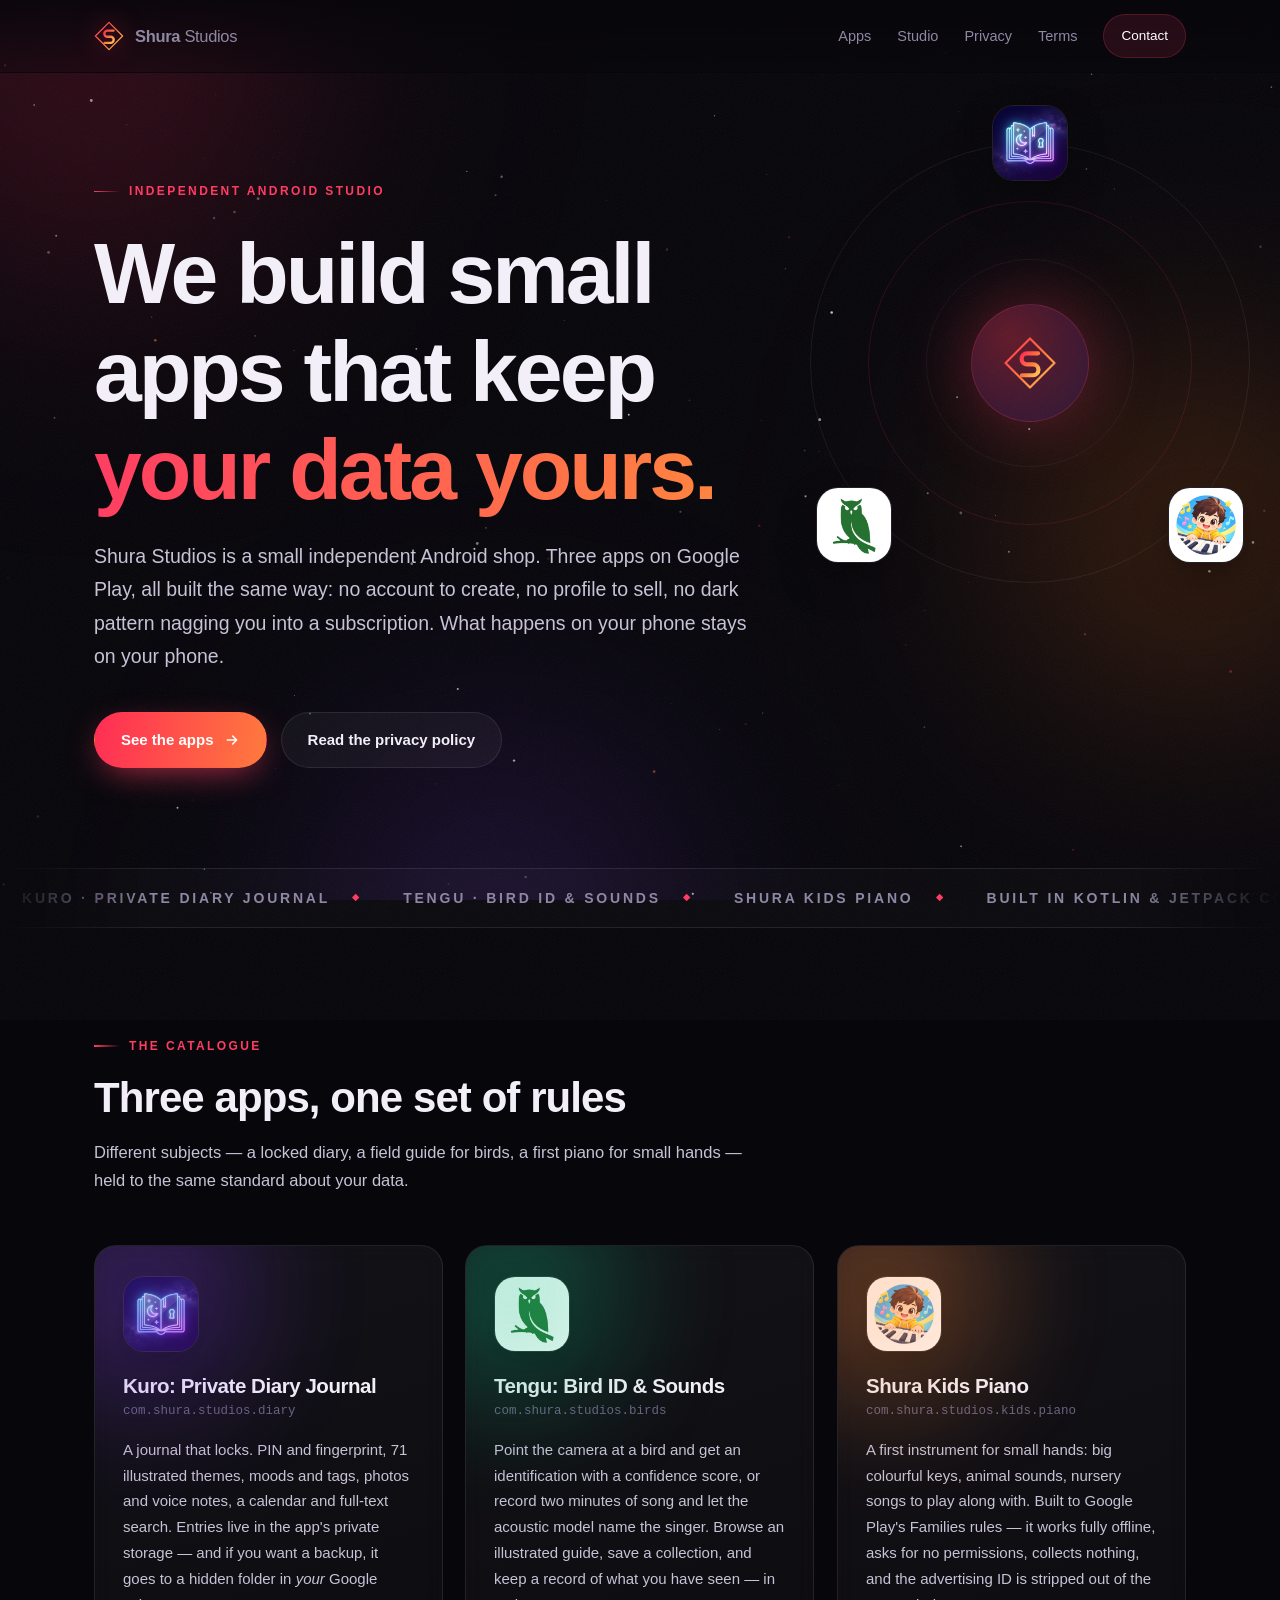
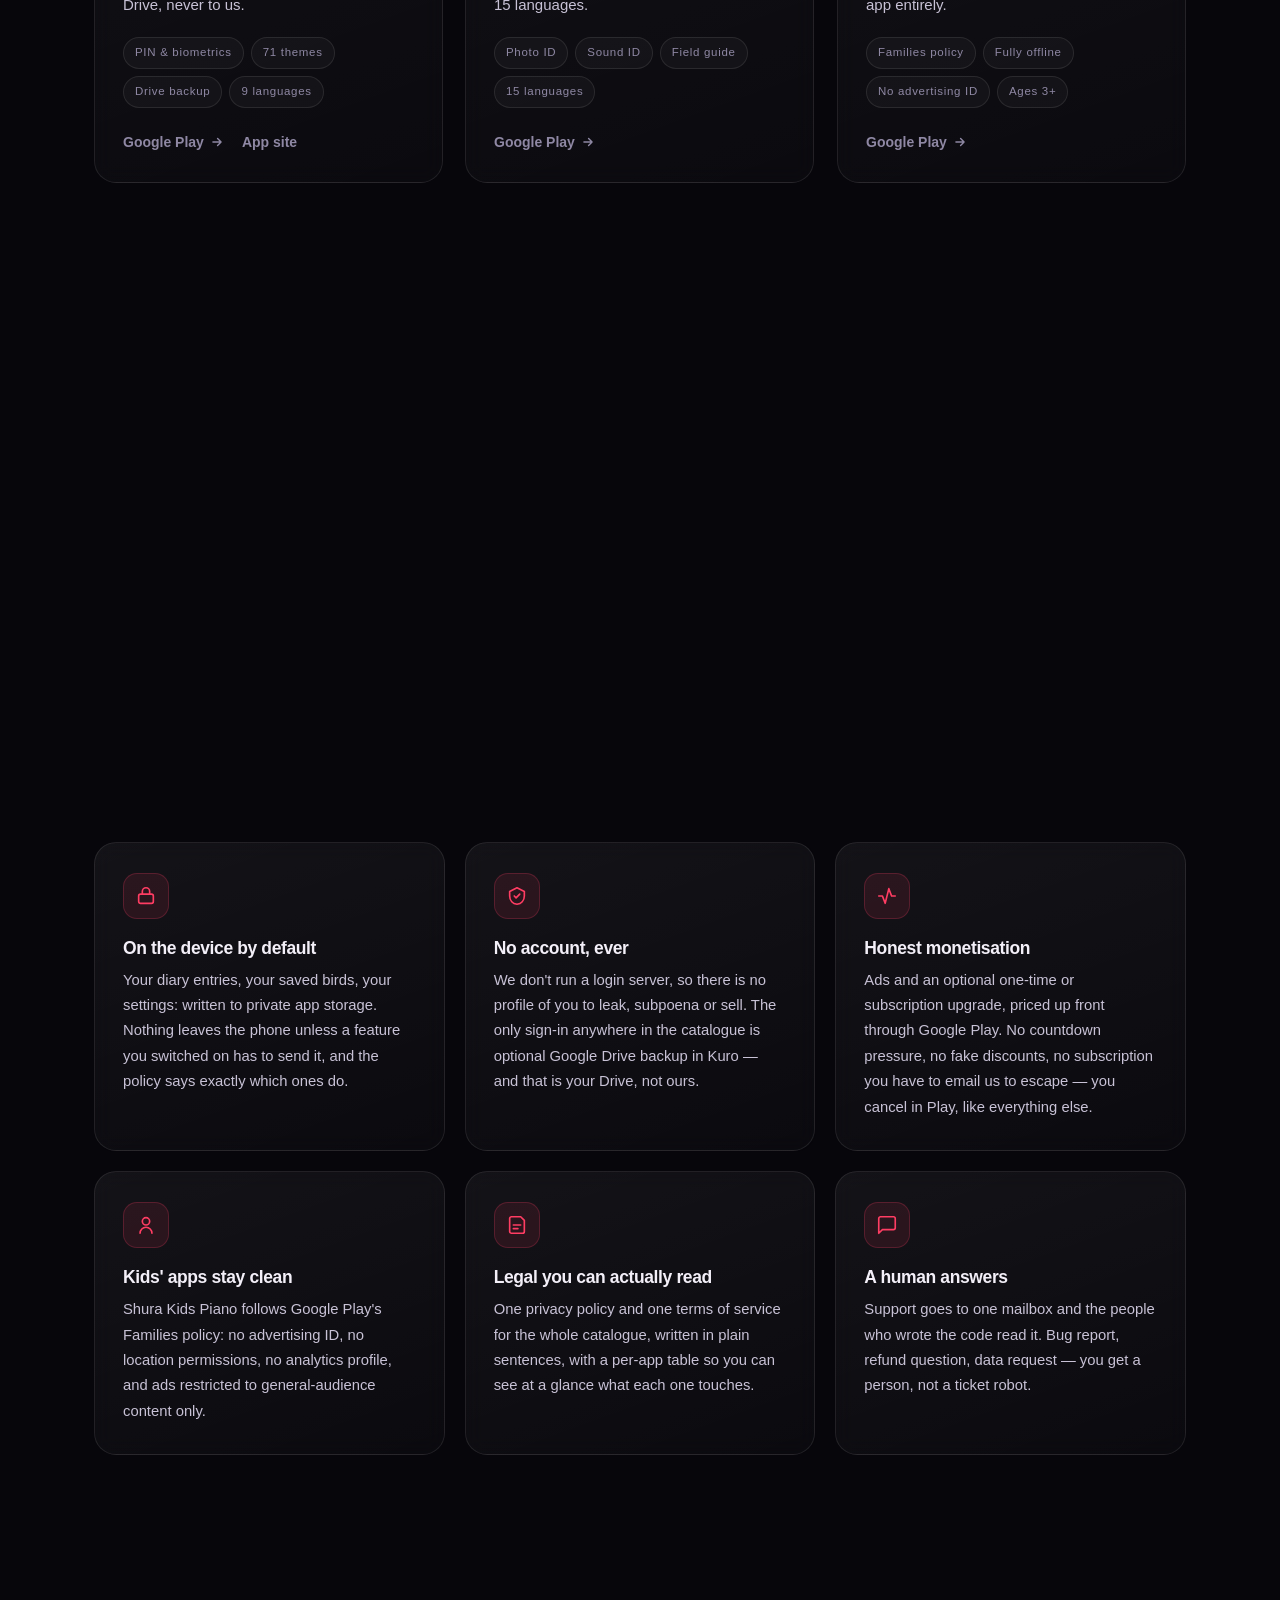
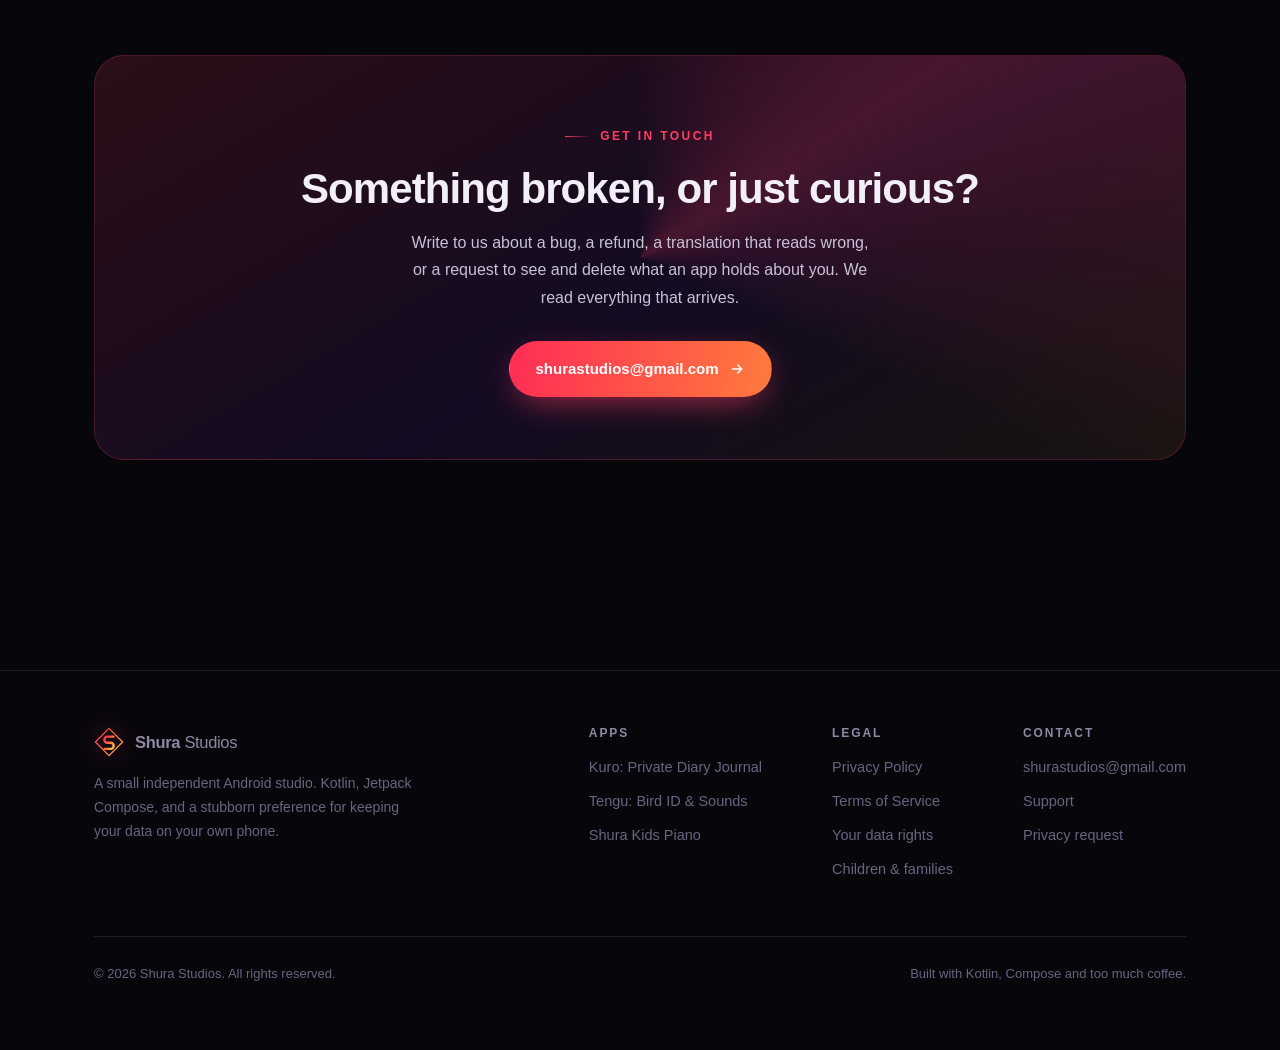
==== index.html @ beaf9b0d "Serve the Shura Studios site from the domain root Moved in from the shura-website project repo. Ever" ====
<!DOCTYPE html>
<html lang="en">
<head>
<meta charset="utf-8">
<meta name="viewport" content="width=device-width, initial-scale=1">
<title>Shura Studios — Android apps that respect you</title>
<meta name="description" content="Shura Studios is a small independent Android studio. We build Kuro: Private Diary Journal, Tengu: Bird ID &amp; Sounds and Shura Kids Piano — apps with no accounts, no data selling and no dark patterns.">
<meta name="theme-color" content="#07060b">
<link rel="icon" href="assets/favicon.svg" type="image/svg+xml">
<meta property="og:type" content="website">
<meta property="og:title" content="Shura Studios">
<meta property="og:description" content="A small independent Android studio. Three apps, no accounts, no data selling.">
<meta property="og:image" content="assets/app-tengu.png">
<link rel="stylesheet" href="assets/site.css">
<link rel="stylesheet" href="assets/home.css">
</head>
<body id="top">

<div class="progress"><i></i></div>
<canvas id="stars" aria-hidden="true"></canvas>
<div class="aurora" aria-hidden="true"><span class="blob b1"></span><span class="blob b2"></span><span class="blob b3"></span></div>
<div class="grain" aria-hidden="true"></div>

<header>
  <div class="wrap nav">
    <a class="brand" href="#top">
      <svg viewBox="0 0 64 64" aria-hidden="true"><defs><linearGradient id="bg1" x1="0" y1="0" x2="1" y2="1"><stop offset="0" stop-color="#ff2d55"/><stop offset=".55" stop-color="#ff7a3d"/><stop offset="1" stop-color="#ffc857"/></linearGradient></defs><path d="M32 3 61 32 32 61 3 32Z" fill="none" stroke="url(#bg1)" stroke-width="2.6" stroke-linejoin="round"/><path d="M41.5 20.5H28.5a6.5 6.5 0 0 0 0 13h7a6.5 6.5 0 0 1 0 13h-13" fill="none" stroke="url(#bg1)" stroke-width="5" stroke-linecap="round"/></svg>
      <span><b>Shura</b> Studios</span>
    </a>
    <nav class="nav-links">
      <a href="#apps">Apps</a>
      <a href="#studio">Studio</a>
      <a href="privacy.html">Privacy</a>
      <a href="terms.html">Terms</a>
      <a class="btn-mini" href="#contact">Contact</a>
    </nav>
  </div>
</header>

<main>

  <!-- ── Hero ──────────────────────────────────────────────────────────── -->
  <section class="hero wrap">
    <div class="orbit" aria-hidden="true">
      <span class="ring"></span><span class="ring r2"></span><span class="ring r3"></span>
      <div class="spin">
        <img class="chip c1" src="assets/app-kuro.png" alt="" width="76" height="76" loading="lazy">
        <img class="chip c2" src="assets/app-tengu.png" alt="" width="76" height="76" loading="lazy">
        <img class="chip c3" src="assets/app-piano.png" alt="" width="76" height="76" loading="lazy">
      </div>
      <div class="core">
        <svg viewBox="0 0 64 64"><defs><linearGradient id="cg" x1="0" y1="0" x2="1" y2="1"><stop offset="0" stop-color="#ff2d55"/><stop offset=".55" stop-color="#ff7a3d"/><stop offset="1" stop-color="#ffc857"/></linearGradient></defs><path d="M32 3 61 32 32 61 3 32Z" fill="none" stroke="url(#cg)" stroke-width="2.6" stroke-linejoin="round"/><path d="M41.5 20.5H28.5a6.5 6.5 0 0 0 0 13h7a6.5 6.5 0 0 1 0 13h-13" fill="none" stroke="url(#cg)" stroke-width="5" stroke-linecap="round"/></svg>
      </div>
    </div>

    <div class="hero-kicker"><span class="kicker">Independent Android studio</span></div>
    <h1>
      <span class="line"><i>We build small</i></span>
      <span class="line"><i>apps that keep</i></span>
      <span class="line"><i><span class="grad">your data yours.</span></i></span>
    </h1>
    <p class="lede">Shura Studios is a small independent Android shop. Three apps on Google Play, all built the same way: no account to create, no profile to sell, no dark pattern nagging you into a subscription. What happens on your phone stays on your phone.</p>
    <div class="hero-cta">
      <a class="btn btn-primary" href="#apps">See the apps
        <svg width="16" height="16" viewBox="0 0 24 24" fill="none" stroke="currentColor" stroke-width="2.2" stroke-linecap="round" stroke-linejoin="round"><path d="M5 12h14M13 6l6 6-6 6"/></svg>
      </a>
      <a class="btn btn-ghost" href="privacy.html">Read the privacy policy</a>
    </div>
  </section>

  <!-- ── Ticker ────────────────────────────────────────────────────────── -->
  <div class="ticker" aria-hidden="true">
    <div class="ticker-track">
      <span>Kuro · Private Diary Journal</span><span>Tengu · Bird ID &amp; Sounds</span><span>Shura Kids Piano</span><span>Built in Kotlin &amp; Jetpack Compose</span><span>Offline first</span><span>No accounts</span>
      <span>Kuro · Private Diary Journal</span><span>Tengu · Bird ID &amp; Sounds</span><span>Shura Kids Piano</span><span>Built in Kotlin &amp; Jetpack Compose</span><span>Offline first</span><span>No accounts</span>
    </div>
  </div>

  <!-- ── Apps ──────────────────────────────────────────────────────────── -->
  <section id="apps" class="wrap">
    <div class="sec-head reveal">
      <span class="kicker">The catalogue</span>
      <h2>Three apps, one set of rules</h2>
      <p>Different subjects — a locked diary, a field guide for birds, a first piano for small hands — held to the same standard about your data.</p>
    </div>

    <div class="apps">

      <article class="card app-card kuro reveal" data-tilt data-delay="0">
        <span class="halo" aria-hidden="true"></span>
        <img class="icon" src="assets/app-kuro.png" alt="Kuro app icon" width="76" height="76" loading="lazy">
        <h3>Kuro: Private Diary Journal</h3>
        <p class="pkg">com.shura.studios.diary</p>
        <p class="desc">A journal that locks. PIN and fingerprint, 71 illustrated themes, moods and tags, photos and voice notes, a calendar and full-text search. Entries live in the app's private storage — and if you want a backup, it goes to a hidden folder in <em>your</em> Google Drive, never to us.</p>
        <div class="tags"><i>PIN &amp; biometrics</i><i>71 themes</i><i>Drive backup</i><i>9 languages</i></div>
        <div class="app-links">
          <a href="https://play.google.com/store/apps/details?id=com.shura.studios.diary" target="_blank" rel="noopener">Google Play
            <svg width="14" height="14" viewBox="0 0 24 24" fill="none" stroke="currentColor" stroke-width="2.4" stroke-linecap="round" stroke-linejoin="round"><path d="M5 12h14M13 6l6 6-6 6"/></svg></a>
          <a href="https://thangpq46.github.io/kuro-website/" target="_blank" rel="noopener">App site</a>
        </div>
      </article>

      <article class="card app-card tengu reveal" data-tilt data-delay="0.1">
        <span class="halo" aria-hidden="true"></span>
        <img class="icon" src="assets/app-tengu.png" alt="Tengu app icon" width="76" height="76" loading="lazy">
        <h3>Tengu: Bird ID &amp; Sounds</h3>
        <p class="pkg">com.shura.studios.birds</p>
        <p class="desc">Point the camera at a bird and get an identification with a confidence score, or record two minutes of song and let the acoustic model name the singer. Browse an illustrated guide, save a collection, and keep a record of what you have seen — in 15 languages.</p>
        <div class="tags"><i>Photo ID</i><i>Sound ID</i><i>Field guide</i><i>15 languages</i></div>
        <div class="app-links">
          <a href="https://play.google.com/store/apps/details?id=com.shura.studios.birds" target="_blank" rel="noopener">Google Play
            <svg width="14" height="14" viewBox="0 0 24 24" fill="none" stroke="currentColor" stroke-width="2.4" stroke-linecap="round" stroke-linejoin="round"><path d="M5 12h14M13 6l6 6-6 6"/></svg></a>
        </div>
      </article>

      <article class="card app-card piano reveal" data-tilt data-delay="0.2">
        <span class="halo" aria-hidden="true"></span>
        <img class="icon" src="assets/app-piano.png" alt="Shura Kids Piano app icon" width="76" height="76" loading="lazy">
        <h3>Shura Kids Piano</h3>
        <p class="pkg">com.shura.studios.kids.piano</p>
        <p class="desc">A first instrument for small hands: big colourful keys, animal sounds, nursery songs to play along with. Built to Google Play's Families rules — it works fully offline, asks for no permissions, collects nothing, and the advertising ID is stripped out of the app entirely.</p>
        <div class="tags"><i>Families policy</i><i>Fully offline</i><i>No advertising ID</i><i>Ages 3+</i></div>
        <div class="app-links">
          <a href="https://play.google.com/store/apps/details?id=com.shura.studios.kids.piano" target="_blank" rel="noopener">Google Play
            <svg width="14" height="14" viewBox="0 0 24 24" fill="none" stroke="currentColor" stroke-width="2.4" stroke-linecap="round" stroke-linejoin="round"><path d="M5 12h14M13 6l6 6-6 6"/></svg></a>
        </div>
      </article>

    </div>
  </section>

  <!-- ── Stats ─────────────────────────────────────────────────────────── -->
  <section class="wrap" style="padding-top:0">
    <div class="stats reveal">
      <div class="stat"><b data-count="3">0</b><span>Apps on Google Play</span></div>
      <div class="stat"><b data-count="15" data-suffix="">0</b><span>Languages shipped</span></div>
      <div class="stat"><b data-count="0">0</b><span>Accounts required</span></div>
      <div class="stat"><b data-count="0">0</b><span>Rows of data sold</span></div>
    </div>
  </section>

  <!-- ── Studio ────────────────────────────────────────────────────────── -->
  <section id="studio" class="wrap">
    <div class="sec-head reveal">
      <span class="kicker">How we work</span>
      <h2>Six rules we don't break</h2>
      <p>These aren't marketing lines. They are the constraints we design against, and they are what the privacy policy and terms on this site actually commit us to.</p>
    </div>

    <div class="grid-3">
      <article class="card principle reveal" data-delay="0">
        <div class="ico"><svg viewBox="0 0 24 24"><rect x="4" y="10" width="16" height="10" rx="2"/><path d="M8 10V7a4 4 0 0 1 8 0v3"/></svg></div>
        <h3>On the device by default</h3>
        <p>Your diary entries, your saved birds, your settings: written to private app storage. Nothing leaves the phone unless a feature you switched on has to send it, and the policy says exactly which ones do.</p>
      </article>

      <article class="card principle reveal" data-delay="0.08">
        <div class="ico"><svg viewBox="0 0 24 24"><path d="M12 3 4 7v5c0 5 3.4 8.4 8 9 4.6-.6 8-4 8-9V7Z"/><path d="m9 12 2 2 4-4"/></svg></div>
        <h3>No account, ever</h3>
        <p>We don't run a login server, so there is no profile of you to leak, subpoena or sell. The only sign-in anywhere in the catalogue is optional Google Drive backup in Kuro — and that is your Drive, not ours.</p>
      </article>

      <article class="card principle reveal" data-delay="0.16">
        <div class="ico"><svg viewBox="0 0 24 24"><path d="M3 12h4l3 8 4-16 3 8h4"/></svg></div>
        <h3>Honest monetisation</h3>
        <p>Ads and an optional one-time or subscription upgrade, priced up front through Google Play. No countdown pressure, no fake discounts, no subscription you have to email us to escape — you cancel in Play, like everything else.</p>
      </article>

      <article class="card principle reveal" data-delay="0.24">
        <div class="ico"><svg viewBox="0 0 24 24"><circle cx="12" cy="8" r="4"/><path d="M5.5 21a6.5 6.5 0 0 1 13 0"/></svg></div>
        <h3>Kids' apps stay clean</h3>
        <p>Shura Kids Piano follows Google Play's Families policy: no advertising ID, no location permissions, no analytics profile, and ads restricted to general-audience content only.</p>
      </article>

      <article class="card principle reveal" data-delay="0.32">
        <div class="ico"><svg viewBox="0 0 24 24"><path d="M4 19V5a2 2 0 0 1 2-2h10l4 4v12a2 2 0 0 1-2 2H6a2 2 0 0 1-2-2Z"/><path d="M8 12h8M8 16h5"/></svg></div>
        <h3>Legal you can actually read</h3>
        <p>One privacy policy and one terms of service for the whole catalogue, written in plain sentences, with a per-app table so you can see at a glance what each one touches.</p>
      </article>

      <article class="card principle reveal" data-delay="0.4">
        <div class="ico"><svg viewBox="0 0 24 24"><path d="M21 15a2 2 0 0 1-2 2H7l-4 4V5a2 2 0 0 1 2-2h14a2 2 0 0 1 2 2Z"/></svg></div>
        <h3>A human answers</h3>
        <p>Support goes to one mailbox and the people who wrote the code read it. Bug report, refund question, data request — you get a person, not a ticket robot.</p>
      </article>
    </div>
  </section>

  <!-- ── Contact / CTA ─────────────────────────────────────────────────── -->
  <section id="contact" class="wrap">
    <div class="cta reveal">
      <span class="kicker" style="justify-content:center">Get in touch</span>
      <h2 style="margin-top:18px">Something broken, or just curious?</h2>
      <p>Write to us about a bug, a refund, a translation that reads wrong, or a request to see and delete what an app holds about you. We read everything that arrives.</p>
      <a class="btn btn-primary" href="mailto:shurastudios@gmail.com">shurastudios@gmail.com
        <svg width="16" height="16" viewBox="0 0 24 24" fill="none" stroke="currentColor" stroke-width="2.2" stroke-linecap="round" stroke-linejoin="round"><path d="M5 12h14M13 6l6 6-6 6"/></svg>
      </a>
    </div>
  </section>

</main>

<footer>
  <div class="wrap">
    <div class="foot">
      <div class="foot-brand">
        <a class="brand" href="#top">
          <svg viewBox="0 0 64 64" aria-hidden="true"><defs><linearGradient id="fg1" x1="0" y1="0" x2="1" y2="1"><stop offset="0" stop-color="#ff2d55"/><stop offset=".55" stop-color="#ff7a3d"/><stop offset="1" stop-color="#ffc857"/></linearGradient></defs><path d="M32 3 61 32 32 61 3 32Z" fill="none" stroke="url(#fg1)" stroke-width="2.6" stroke-linejoin="round"/><path d="M41.5 20.5H28.5a6.5 6.5 0 0 0 0 13h7a6.5 6.5 0 0 1 0 13h-13" fill="none" stroke="url(#fg1)" stroke-width="5" stroke-linecap="round"/></svg>
          <span><b>Shura</b> Studios</span>
        </a>
        <p>A small independent Android studio. Kotlin, Jetpack Compose, and a stubborn preference for keeping your data on your own phone.</p>
      </div>
      <div class="foot-cols">
        <div class="foot-col">
          <h4>Apps</h4>
          <a href="https://play.google.com/store/apps/details?id=com.shura.studios.diary" target="_blank" rel="noopener">Kuro: Private Diary Journal</a>
          <a href="https://play.google.com/store/apps/details?id=com.shura.studios.birds" target="_blank" rel="noopener">Tengu: Bird ID &amp; Sounds</a>
          <a href="https://play.google.com/store/apps/details?id=com.shura.studios.kids.piano" target="_blank" rel="noopener">Shura Kids Piano</a>
        </div>
        <div class="foot-col">
          <h4>Legal</h4>
          <a href="privacy.html">Privacy Policy</a>
          <a href="terms.html">Terms of Service</a>
          <a href="privacy.html#rights">Your data rights</a>
          <a href="privacy.html#children">Children &amp; families</a>
        </div>
        <div class="foot-col">
          <h4>Contact</h4>
          <a href="mailto:shurastudios@gmail.com">shurastudios@gmail.com</a>
          <a href="mailto:shurastudios@gmail.com?subject=Support%20request">Support</a>
          <a href="mailto:shurastudios@gmail.com?subject=Privacy%20request">Privacy request</a>
        </div>
      </div>
    </div>
    <div class="copy">
      <span>© <span data-year>2026</span> Shura Studios. All rights reserved.</span>
      <span>Built with Kotlin, Compose and too much coffee.</span>
    </div>
  </div>
</footer>

<script src="assets/site.js"></script>
</body>
</html>
---- assets/site.css ----
/* ============================================================================
   Shura Studios — shared stylesheet
   Used by index.html, privacy.html and terms.html. No build step, no deps.
   ========================================================================== */

:root{
  --ink:#07060b;
  --ink-2:#0e0b15;
  --panel:rgba(255,255,255,.045);
  --text:#f3eff8;
  --body:#c8c2d6;
  --muted:#8f88a4;
  --faint:#6a6380;
  --crimson:#ff3d63;
  --ember:#ff8a3d;
  --gold:#ffc857;
  --violet:#a78bfa;
  --line:rgba(255,255,255,.09);
  --line-warm:rgba(255,61,99,.22);
  --radius:22px;
  --ease:cubic-bezier(.2,.8,.25,1);
  --wrap:1140px;
}

*{box-sizing:border-box}
html{scroll-behavior:smooth}
body{
  margin:0;background:var(--ink);color:var(--body);
  font:16px/1.72 "Inter",-apple-system,BlinkMacSystemFont,"Segoe UI",Roboto,"Helvetica Neue",Arial,sans-serif;
  -webkit-font-smoothing:antialiased;text-rendering:optimizeLegibility;
  overflow-x:hidden;
}
img{max-width:100%;display:block}
a{color:var(--crimson);text-decoration:none}
h1,h2,h3,h4{color:var(--text);letter-spacing:-.022em;line-height:1.14;margin:0}
::selection{background:rgba(255,61,99,.32);color:#fff}

/* ── Background layers ─────────────────────────────────────────────────── */
#stars{position:fixed;inset:0;z-index:0;pointer-events:none;opacity:.9}
.aurora{position:fixed;inset:0;z-index:0;pointer-events:none;overflow:hidden}
.blob{position:absolute;border-radius:50%;filter:blur(110px);opacity:.3;mix-blend-mode:screen;will-change:transform}
.b1{width:54vw;height:54vw;left:-20vw;top:-22vw;background:radial-gradient(circle,#e11d48,transparent 62%);animation:drift1 34s ease-in-out infinite}
.b2{width:46vw;height:46vw;right:-16vw;top:26vh;background:radial-gradient(circle,#f97316,transparent 62%);animation:drift2 42s ease-in-out infinite}
.b3{width:42vw;height:42vw;left:18vw;bottom:-22vw;background:radial-gradient(circle,#7c3aed,transparent 62%);animation:drift3 38s ease-in-out infinite}
@keyframes drift1{0%,100%{transform:translate3d(0,0,0) scale(1)}50%{transform:translate3d(7vw,9vh,0) scale(1.16)}}
@keyframes drift2{0%,100%{transform:translate3d(0,0,0) scale(1.06)}50%{transform:translate3d(-7vw,-9vh,0) scale(.88)}}
@keyframes drift3{0%,100%{transform:translate3d(0,0,0) scale(.95)}50%{transform:translate3d(5vw,-7vh,0) scale(1.18)}}
.grain{position:fixed;inset:-120px;z-index:1;pointer-events:none;opacity:.05;
  background-image:url("data:image/svg+xml;utf8,<svg xmlns='http://www.w3.org/2000/svg' width='140' height='140'><filter id='n'><feTurbulence type='fractalNoise' baseFrequency='.85' numOctaves='3'/></filter><rect width='140' height='140' filter='url(%23n)'/></svg>");
  animation:grain 7s steps(6) infinite}
@keyframes grain{0%{transform:translate(0,0)}20%{transform:translate(-4%,3%)}40%{transform:translate(3%,-4%)}60%{transform:translate(-3%,-3%)}80%{transform:translate(4%,4%)}100%{transform:translate(0,0)}}

header,main,footer,.progress{position:relative;z-index:3}
.wrap{max-width:var(--wrap);margin:0 auto;padding:0 24px}
.wrap-narrow{max-width:820px}

/* ── Scroll progress ───────────────────────────────────────────────────── */
.progress{position:fixed;top:0;left:0;height:2px;width:100%;z-index:60;background:transparent}
.progress i{display:block;height:100%;width:0;
  background:linear-gradient(90deg,var(--crimson),var(--ember),var(--gold));
  box-shadow:0 0 14px rgba(255,61,99,.7)}

/* ── Header ────────────────────────────────────────────────────────────── */
header{position:sticky;top:0;z-index:50;backdrop-filter:blur(16px);-webkit-backdrop-filter:blur(16px);
  background:linear-gradient(to bottom,rgba(7,6,11,.86),rgba(7,6,11,.34));
  border-bottom:1px solid transparent;transition:border-color .4s var(--ease),background .4s var(--ease)}
header.stuck{border-bottom-color:var(--line);background:rgba(7,6,11,.92)}
.nav{display:flex;align-items:center;gap:18px;height:72px;transition:height .4s var(--ease)}
header.stuck .nav{height:62px}
.brand{display:flex;align-items:center;gap:11px;color:#fff;font-weight:700;letter-spacing:-.02em;font-size:16.5px}
.brand svg{width:30px;height:30px;flex:none;filter:drop-shadow(0 0 12px rgba(255,61,99,.5));transition:transform .5s var(--ease)}
.brand:hover svg{transform:rotate(-18deg) scale(1.08)}
.brand b{font-weight:700}
.brand span{color:var(--muted);font-weight:500}
.nav-links{margin-left:auto;display:flex;align-items:center;gap:26px}
.nav-links a{color:var(--muted);font-size:14.5px;font-weight:500;position:relative;transition:color .25s}
.nav-links a::after{content:"";position:absolute;left:0;right:100%;bottom:-6px;height:1.5px;
  background:linear-gradient(90deg,var(--crimson),var(--ember));transition:right .35s var(--ease)}
.nav-links a:hover{color:#fff}
.nav-links a:hover::after{right:0}
.nav-links .btn-mini{color:#fff;padding:9px 17px;border-radius:999px;font-size:13.5px;
  border:1px solid var(--line-warm);background:rgba(255,61,99,.12);transition:all .3s var(--ease)}
.nav-links .btn-mini::after{display:none}
.nav-links .btn-mini:hover{background:rgba(255,61,99,.22);box-shadow:0 0 26px rgba(255,61,99,.3);transform:translateY(-1px)}
.back{margin-left:auto;color:var(--muted);font-size:14px;transition:color .25s}
.back:hover{color:#fff}
@media(max-width:760px){.nav-links a:not(.btn-mini){display:none}}

/* ── Shared atoms ──────────────────────────────────────────────────────── */
.kicker{display:inline-flex;align-items:center;gap:9px;font-size:12px;letter-spacing:.2em;
  text-transform:uppercase;font-weight:700;color:var(--crimson)}
.kicker::before{content:"";width:26px;height:1.5px;background:linear-gradient(90deg,var(--crimson),transparent)}
.lede{font-size:clamp(16px,1.7vw,18.5px);color:var(--body);max-width:62ch}
.grad{background:linear-gradient(100deg,var(--crimson),var(--ember) 42%,var(--gold) 62%,var(--crimson) 95%);
  background-size:260% 100%;-webkit-background-clip:text;background-clip:text;color:transparent;
  animation:shimmer 7s linear infinite}
@keyframes shimmer{to{background-position:260% 0}}

.btn{display:inline-flex;align-items:center;justify-content:center;gap:10px;
  padding:14px 26px;border-radius:999px;font-weight:650;font-size:15px;color:#fff;
  border:1px solid transparent;position:relative;overflow:hidden;transition:transform .3s var(--ease),box-shadow .3s var(--ease)}
.btn-primary{background:linear-gradient(100deg,#ff2d55,#ff7a3d);box-shadow:0 10px 34px -10px rgba(255,61,99,.75)}
.btn-primary::before{content:"";position:absolute;inset:0;
  background:linear-gradient(110deg,transparent 30%,rgba(255,255,255,.45),transparent 70%);
  transform:translateX(-120%);transition:transform .7s var(--ease)}
.btn-primary:hover::before{transform:translateX(120%)}
.btn-ghost{border-color:var(--line);background:var(--panel);color:var(--text)}
.btn-ghost:hover{border-color:var(--line-warm);background:rgba(255,61,99,.1)}
.btn:hover{transform:translateY(-2px)}
.btn:active{transform:translateY(0)}

.card{position:relative;border:1px solid var(--line);border-radius:var(--radius);
  background:linear-gradient(160deg,rgba(255,255,255,.055),rgba(255,255,255,.018));
  backdrop-filter:blur(10px);-webkit-backdrop-filter:blur(10px);overflow:hidden;
  transition:border-color .4s var(--ease),transform .4s var(--ease),box-shadow .4s var(--ease)}
.card::after{content:"";position:absolute;inset:0;opacity:0;pointer-events:none;transition:opacity .4s;
  background:radial-gradient(420px circle at var(--mx,50%) var(--my,50%),rgba(255,61,99,.16),transparent 62%)}
.card:hover{border-color:var(--line-warm);box-shadow:0 24px 60px -30px rgba(255,61,99,.5)}
.card:hover::after{opacity:1}

/* ── Reveal on scroll ──────────────────────────────────────────────────── */
.reveal{opacity:0;transform:translateY(26px);
  transition:opacity .8s var(--ease),transform .8s var(--ease)}
.reveal.in{opacity:1;transform:none}

/* ── Footer ────────────────────────────────────────────────────────────── */
footer{margin-top:110px;border-top:1px solid var(--line);padding:56px 0 64px}
.foot{display:flex;flex-wrap:wrap;gap:30px;align-items:flex-start;justify-content:space-between}
.foot-brand{max-width:320px}
.foot-brand p{color:var(--faint);font-size:14px;margin:14px 0 0}
.foot-cols{display:flex;gap:70px;flex-wrap:wrap}
.foot-col h4{font-size:12px;letter-spacing:.16em;text-transform:uppercase;color:var(--muted);margin-bottom:14px;font-weight:700}
.foot-col a{display:block;color:var(--faint);font-size:14.5px;margin:9px 0;transition:color .25s,transform .25s var(--ease)}
.foot-col a:hover{color:#fff;transform:translateX(3px)}
.copy{margin-top:46px;padding-top:26px;border-top:1px solid var(--line);
  display:flex;flex-wrap:wrap;gap:12px;justify-content:space-between;color:var(--faint);font-size:13px}

/* ── Legal pages ───────────────────────────────────────────────────────── */
.legal-hero{padding:72px 0 18px}
.legal-hero h1{font-size:clamp(34px,5.4vw,52px);margin:16px 0 12px}
.legal-hero .meta{color:var(--faint);font-size:14px}
.applies{display:flex;flex-wrap:wrap;gap:10px;margin-top:22px}
.applies a{display:inline-flex;align-items:center;gap:9px;padding:7px 14px 7px 8px;border-radius:999px;
  border:1px solid var(--line);background:var(--panel);color:var(--body);font-size:13.5px;font-weight:550;
  transition:all .3s var(--ease)}
.applies a img{width:24px;height:24px;border-radius:7px}
.applies a:hover{border-color:var(--line-warm);color:#fff;transform:translateY(-2px)}
.note{margin:30px 0;padding:24px 26px;border-radius:var(--radius);
  border:1px solid var(--line-warm);
  background:linear-gradient(140deg,rgba(255,61,99,.1),rgba(255,138,61,.06));
  backdrop-filter:blur(8px)}
.note strong{color:#fff}
.note p:last-child{margin-bottom:0}
.toc{margin:34px 0 10px;padding:24px 26px;border:1px solid var(--line);border-radius:var(--radius);
  background:var(--panel);backdrop-filter:blur(8px)}
.toc strong{color:#fff;font-size:13px;letter-spacing:.14em;text-transform:uppercase}
.toc ol{margin:14px 0 0;padding-left:20px;columns:2;column-gap:34px}
.toc li{margin:5px 0;color:var(--faint)}
.toc a{color:var(--muted);font-size:14.5px;transition:color .2s}
.toc a:hover{color:var(--crimson)}
@media(max-width:640px){.toc ol{columns:1}}
main.legal h2{font-size:23px;margin:56px 0 14px;scroll-margin-top:92px;display:flex;gap:12px;align-items:baseline}
main.legal h2 .num{color:var(--crimson);font-size:14px;font-weight:700;font-variant-numeric:tabular-nums}
main.legal h3{font-size:16.5px;margin:30px 0 8px;color:#fff}
main.legal p,main.legal li{color:var(--body)}
main.legal ul{padding-left:22px}
main.legal li{margin:7px 0}
code{background:rgba(255,61,99,.16);padding:2px 7px;border-radius:6px;font-size:13.5px;
  color:#ffc0cd;font-family:ui-monospace,SFMono-Regular,Menlo,monospace}
.app-table{width:100%;border-collapse:collapse;margin:22px 0;font-size:14.5px}
.app-table th,.app-table td{text-align:left;padding:13px 14px;border-bottom:1px solid var(--line);vertical-align:top}
.app-table th{color:#fff;font-weight:650;font-size:12.5px;letter-spacing:.1em;text-transform:uppercase}
.app-table td{color:var(--body)}
.table-scroll{overflow-x:auto}
hr{border:0;border-top:1px solid var(--line);margin:58px 0 0}

@media (prefers-reduced-motion:reduce){
  *,*::before,*::after{animation:none!important;transition-duration:.01ms!important}
  .reveal{opacity:1;transform:none}
  html{scroll-behavior:auto}
}
---- assets/home.css ----
/* ============================================================================
   Shura Studios — home page only
   ========================================================================== */

/* ── Hero ──────────────────────────────────────────────────────────────── */
.hero{padding:118px 0 84px;position:relative}
.hero h1{font-size:clamp(42px,7.4vw,86px);margin:22px 0 22px;font-weight:800;letter-spacing:-.035em}
.hero h1 .line{display:block;overflow:hidden;padding-bottom:.14em;margin-bottom:-.14em}
.hero h1 .line i{display:block;font-style:normal;transform:translateY(110%);
  animation:riseIn 1s var(--ease) forwards}
.hero h1 .line:nth-child(2) i{animation-delay:.12s}
.hero h1 .line:nth-child(3) i{animation-delay:.24s}
@keyframes riseIn{to{transform:translateY(0)}}
.hero .lede{font-size:clamp(16.5px,1.9vw,19.5px);animation:fadeUp .9s .42s var(--ease) both}
.hero-cta{display:flex;flex-wrap:wrap;gap:14px;margin-top:38px;animation:fadeUp .9s .56s var(--ease) both}
.hero-kicker{animation:fadeUp .8s .1s var(--ease) both}
@keyframes fadeUp{from{opacity:0;transform:translateY(18px)}to{opacity:1;transform:none}}

.orbit{position:absolute;right:-40px;top:70px;width:440px;height:440px;pointer-events:none;display:none}
@media(min-width:1060px){.orbit{display:block}}
.orbit .ring{position:absolute;inset:0;border:1px solid rgba(255,255,255,.07);border-radius:50%}
.orbit .ring.r2{inset:58px;border-color:rgba(255,61,99,.14)}
.orbit .ring.r3{inset:116px;border-color:rgba(255,255,255,.05)}
.orbit .spin{position:absolute;inset:0;animation:spin 34s linear infinite}
.orbit .spin.rev{animation-duration:24s;animation-direction:reverse}
.orbit .chip{position:absolute;width:76px;height:76px;border-radius:22px;overflow:hidden;
  border:1px solid var(--line);background:rgba(14,11,21,.9);
  box-shadow:0 18px 50px -18px rgba(0,0,0,.9);animation:counterspin 34s linear infinite}
.orbit .spin.rev .chip{animation-duration:24s;animation-direction:reverse}
.orbit .c1{top:-38px;left:182px}
.orbit .c2{bottom:20px;left:6px}
.orbit .c3{bottom:20px;right:6px}
.orbit .core{position:absolute;left:50%;top:50%;transform:translate(-50%,-50%);
  width:118px;height:118px;border-radius:50%;display:grid;place-items:center;
  background:radial-gradient(circle at 32% 28%,rgba(255,61,99,.34),rgba(124,58,237,.18));
  border:1px solid var(--line-warm);box-shadow:0 0 70px rgba(255,61,99,.35);animation:pulse 4.5s ease-in-out infinite}
.orbit .core svg{width:54px;height:54px}
@keyframes spin{to{transform:rotate(360deg)}}
@keyframes counterspin{to{transform:rotate(-360deg)}}
@keyframes pulse{0%,100%{box-shadow:0 0 60px rgba(255,61,99,.3)}50%{box-shadow:0 0 110px rgba(255,61,99,.55)}}

/* ── Ticker ────────────────────────────────────────────────────────────── */
.ticker{border-top:1px solid var(--line);border-bottom:1px solid var(--line);
  padding:17px 0;overflow:hidden;background:rgba(255,255,255,.02);
  -webkit-mask-image:linear-gradient(90deg,transparent,#000 12%,#000 88%,transparent);
  mask-image:linear-gradient(90deg,transparent,#000 12%,#000 88%,transparent)}
.ticker-track{display:flex;gap:0;width:max-content;animation:slide 34s linear infinite}
.ticker:hover .ticker-track{animation-play-state:paused}
.ticker span{display:inline-flex;align-items:center;gap:22px;padding:0 22px;white-space:nowrap;
  font-size:14px;letter-spacing:.2em;text-transform:uppercase;color:var(--muted);font-weight:600}
.ticker span::after{content:"◆";color:var(--crimson);font-size:9px;letter-spacing:0}
@keyframes slide{to{transform:translateX(-50%)}}

/* ── Section frame ─────────────────────────────────────────────────────── */
/* Sections carry .wrap, whose `padding:0 24px` would otherwise win on
   specificity and flatten the vertical rhythm — so qualify the selector. */
section.wrap{padding:100px 24px}
.sec-head{max-width:660px;margin-bottom:50px}
.sec-head h2{font-size:clamp(28px,4vw,42px);margin:18px 0 16px;font-weight:750}
.sec-head p{color:var(--body);font-size:16.5px;margin:0}

/* ── Apps ──────────────────────────────────────────────────────────────── */
.apps{display:grid;gap:22px;grid-template-columns:repeat(auto-fit,minmax(310px,1fr))}
.app-card{padding:30px 28px 28px;display:flex;flex-direction:column;
  transform-style:preserve-3d;will-change:transform}
.app-card .halo{position:absolute;top:-70px;left:-70px;width:230px;height:230px;border-radius:50%;
  filter:blur(60px);opacity:.3;transition:opacity .45s}
.app-card:hover .halo{opacity:.6}
.app-card .icon{width:76px;height:76px;border-radius:21px;border:1px solid var(--line);
  box-shadow:0 16px 40px -16px rgba(0,0,0,.9);transition:transform .5s var(--ease)}
.app-card:hover .icon{transform:translateZ(34px) scale(1.06) rotate(-3deg)}
.app-card h3{font-size:20.5px;margin:22px 0 4px}
.app-card .pkg{font-size:12.5px;color:var(--faint);font-family:ui-monospace,SFMono-Regular,Menlo,monospace;margin:0 0 14px}
.app-card p.desc{font-size:15px;color:var(--body);margin:0 0 20px;flex:1}
.tags{display:flex;flex-wrap:wrap;gap:7px;margin-bottom:22px}
.tags i{font-style:normal;font-size:11.5px;letter-spacing:.06em;padding:5px 11px;border-radius:999px;
  border:1px solid var(--line);color:var(--muted);background:rgba(255,255,255,.03)}
.app-links{display:flex;gap:18px;align-items:center;font-size:14px;font-weight:600}
.app-links a{color:var(--muted);display:inline-flex;align-items:center;gap:6px;transition:color .25s,gap .25s var(--ease)}
.app-links a:hover{color:var(--crimson);gap:10px}
.app-card.kuro .halo{background:#7c3aed}
.app-card.tengu .halo{background:#10b981}
.app-card.piano .halo{background:#ff8a3d}

/* ── Stats ─────────────────────────────────────────────────────────────── */
.stats{display:grid;gap:1px;grid-template-columns:repeat(auto-fit,minmax(180px,1fr));
  border:1px solid var(--line);border-radius:var(--radius);overflow:hidden;background:var(--line)}
.stat{background:var(--ink-2);padding:32px 26px;text-align:center}
.stat b{display:block;font-size:clamp(32px,4.4vw,44px);font-weight:800;color:#fff;
  letter-spacing:-.03em;font-variant-numeric:tabular-nums;line-height:1}
.stat span{display:block;margin-top:10px;font-size:12.5px;letter-spacing:.16em;
  text-transform:uppercase;color:var(--muted);font-weight:600}

/* ── Principles ────────────────────────────────────────────────────────── */
.grid-3{display:grid;gap:20px;grid-template-columns:repeat(auto-fit,minmax(270px,1fr))}
.principle{padding:30px 28px}
.principle .ico{width:46px;height:46px;border-radius:14px;display:grid;place-items:center;
  border:1px solid var(--line-warm);background:rgba(255,61,99,.1);margin-bottom:20px;
  transition:transform .5s var(--ease),background .4s}
.principle:hover .ico{transform:rotate(-8deg) scale(1.08);background:rgba(255,61,99,.2)}
.principle .ico svg{width:22px;height:22px;stroke:var(--crimson);fill:none;stroke-width:1.8;
  stroke-linecap:round;stroke-linejoin:round}
.principle h3{font-size:17.5px;margin:0 0 9px}
.principle p{font-size:14.8px;margin:0;color:var(--body)}

/* ── CTA ───────────────────────────────────────────────────────────────── */
.cta{padding:62px 40px;text-align:center;border-radius:30px;
  background:linear-gradient(150deg,rgba(255,61,99,.15),rgba(124,58,237,.1) 55%,rgba(255,200,87,.07));
  border:1px solid var(--line-warm);position:relative;overflow:hidden}
.cta::before{content:"";position:absolute;inset:-50%;
  background:conic-gradient(from 0deg,transparent,rgba(255,61,99,.22),transparent 32%);
  animation:spin 16s linear infinite}
.cta > *{position:relative;z-index:2}
.cta h2{font-size:clamp(28px,4.2vw,42px);margin-bottom:16px;font-weight:750}
.cta p{max-width:52ch;margin:0 auto 30px;color:var(--body)}

@media(max-width:640px){
  .hero{padding:78px 0 58px}
  section.wrap{padding:72px 24px}
  .cta{padding:46px 24px}
}

/* The hero headline starts pushed out of its clipping mask and is pulled up by
   the riseIn animation. site.css kills animations under reduced motion, so
   without this the title would stay parked below the fold of its own mask. */
@media (prefers-reduced-motion:reduce){
  .hero h1 .line{overflow:visible}
  .hero h1 .line i{transform:none}
}
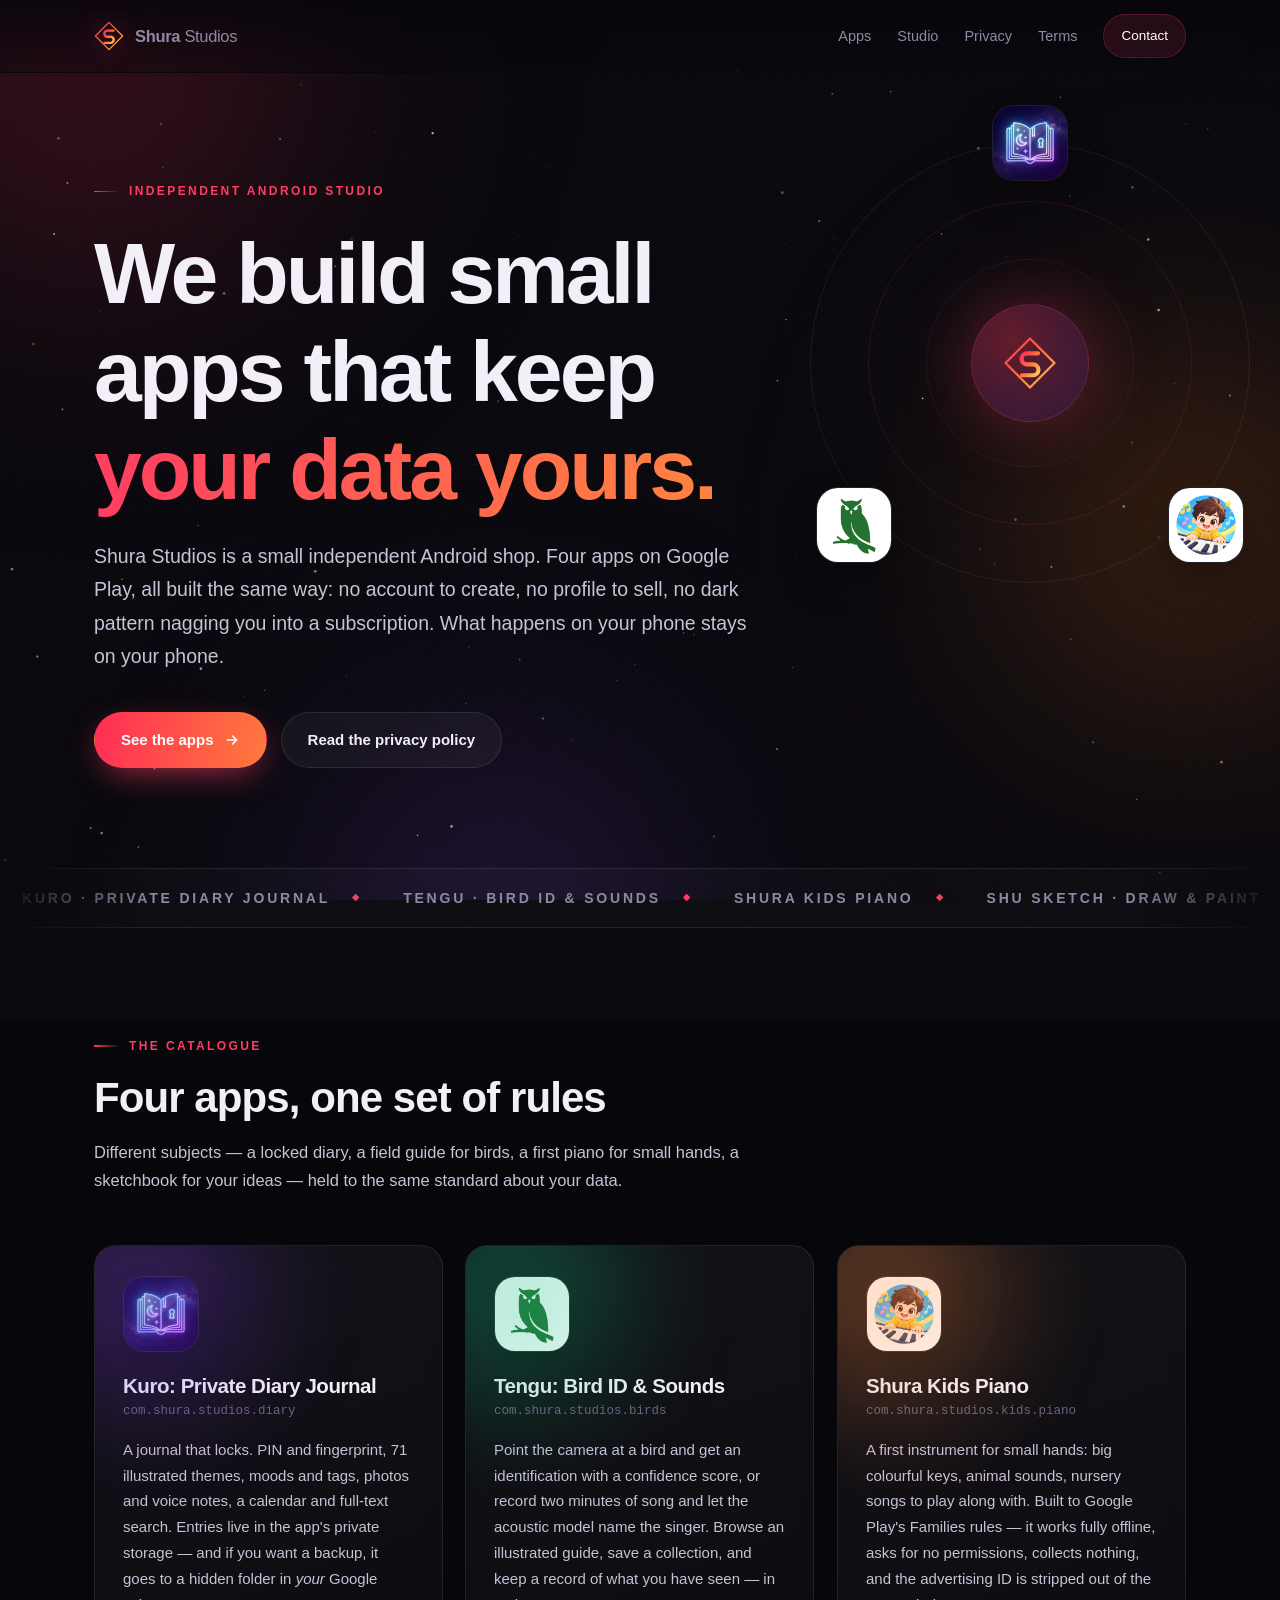
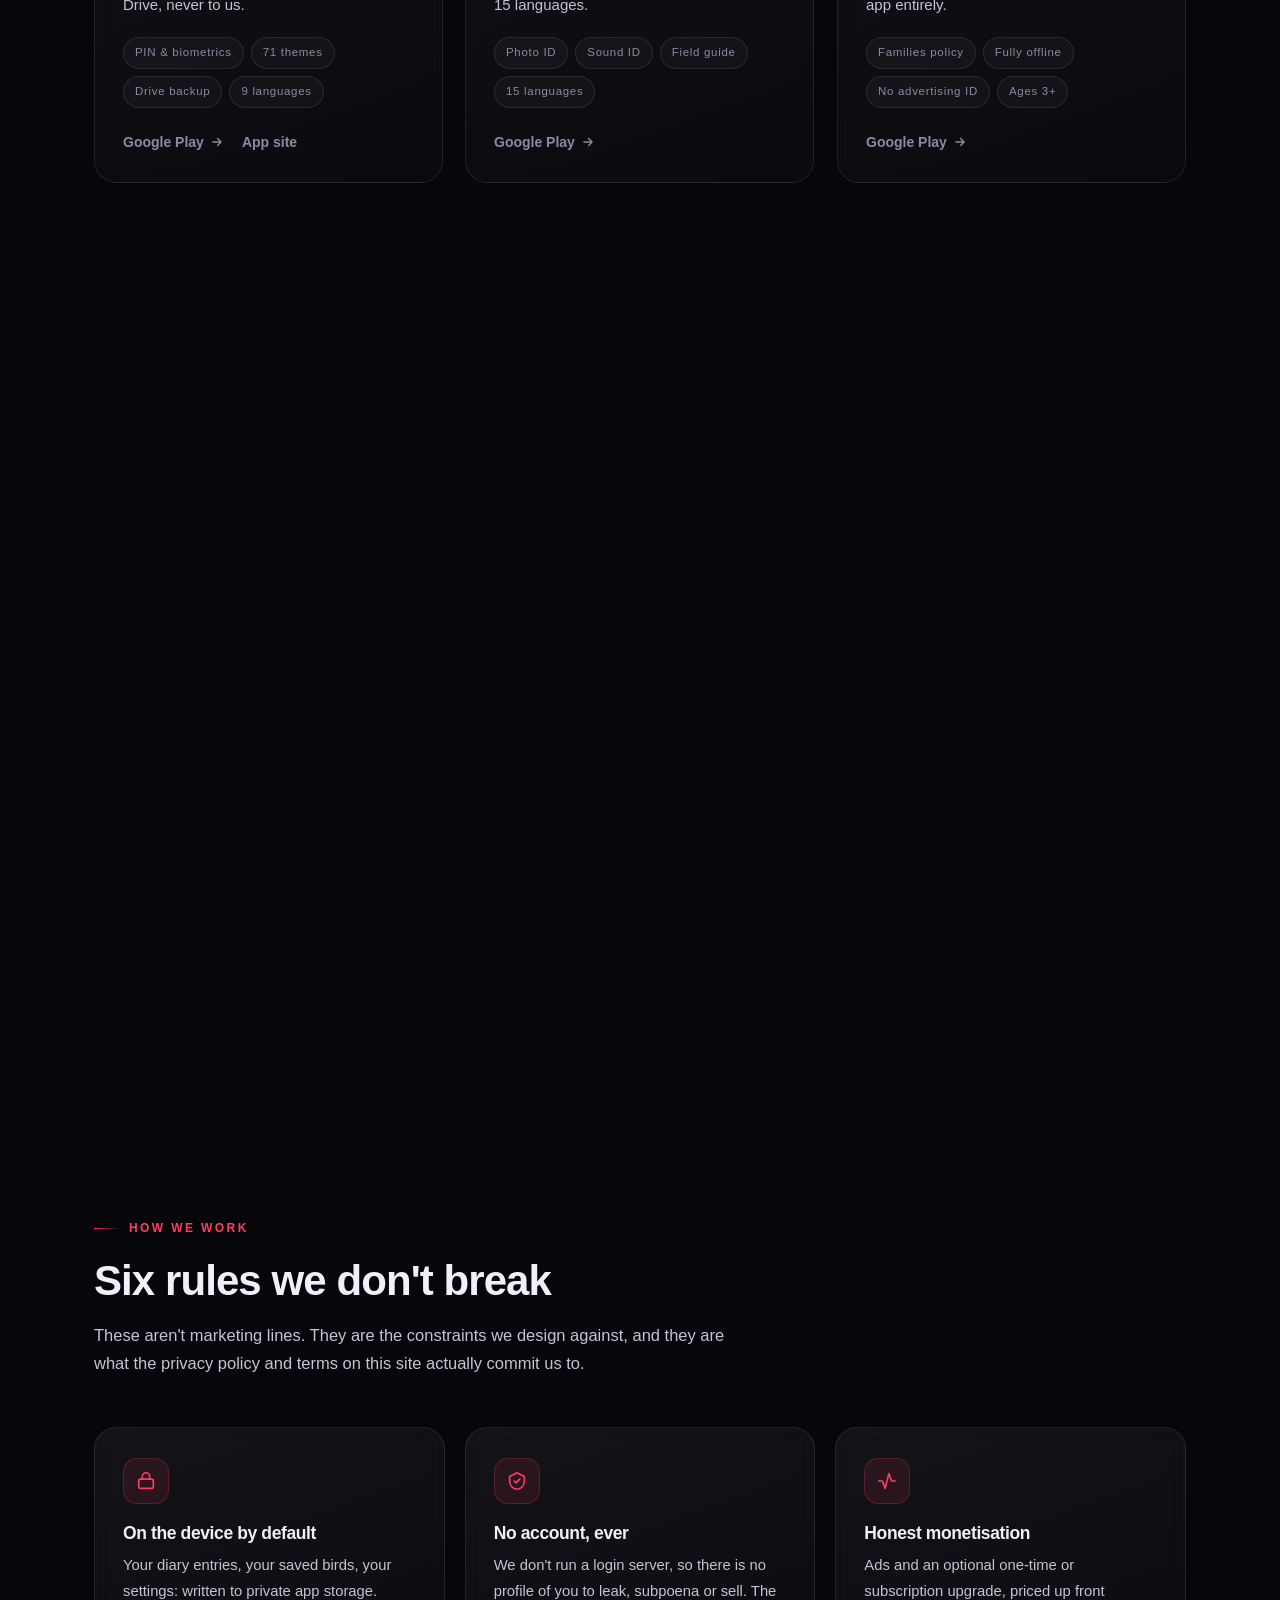
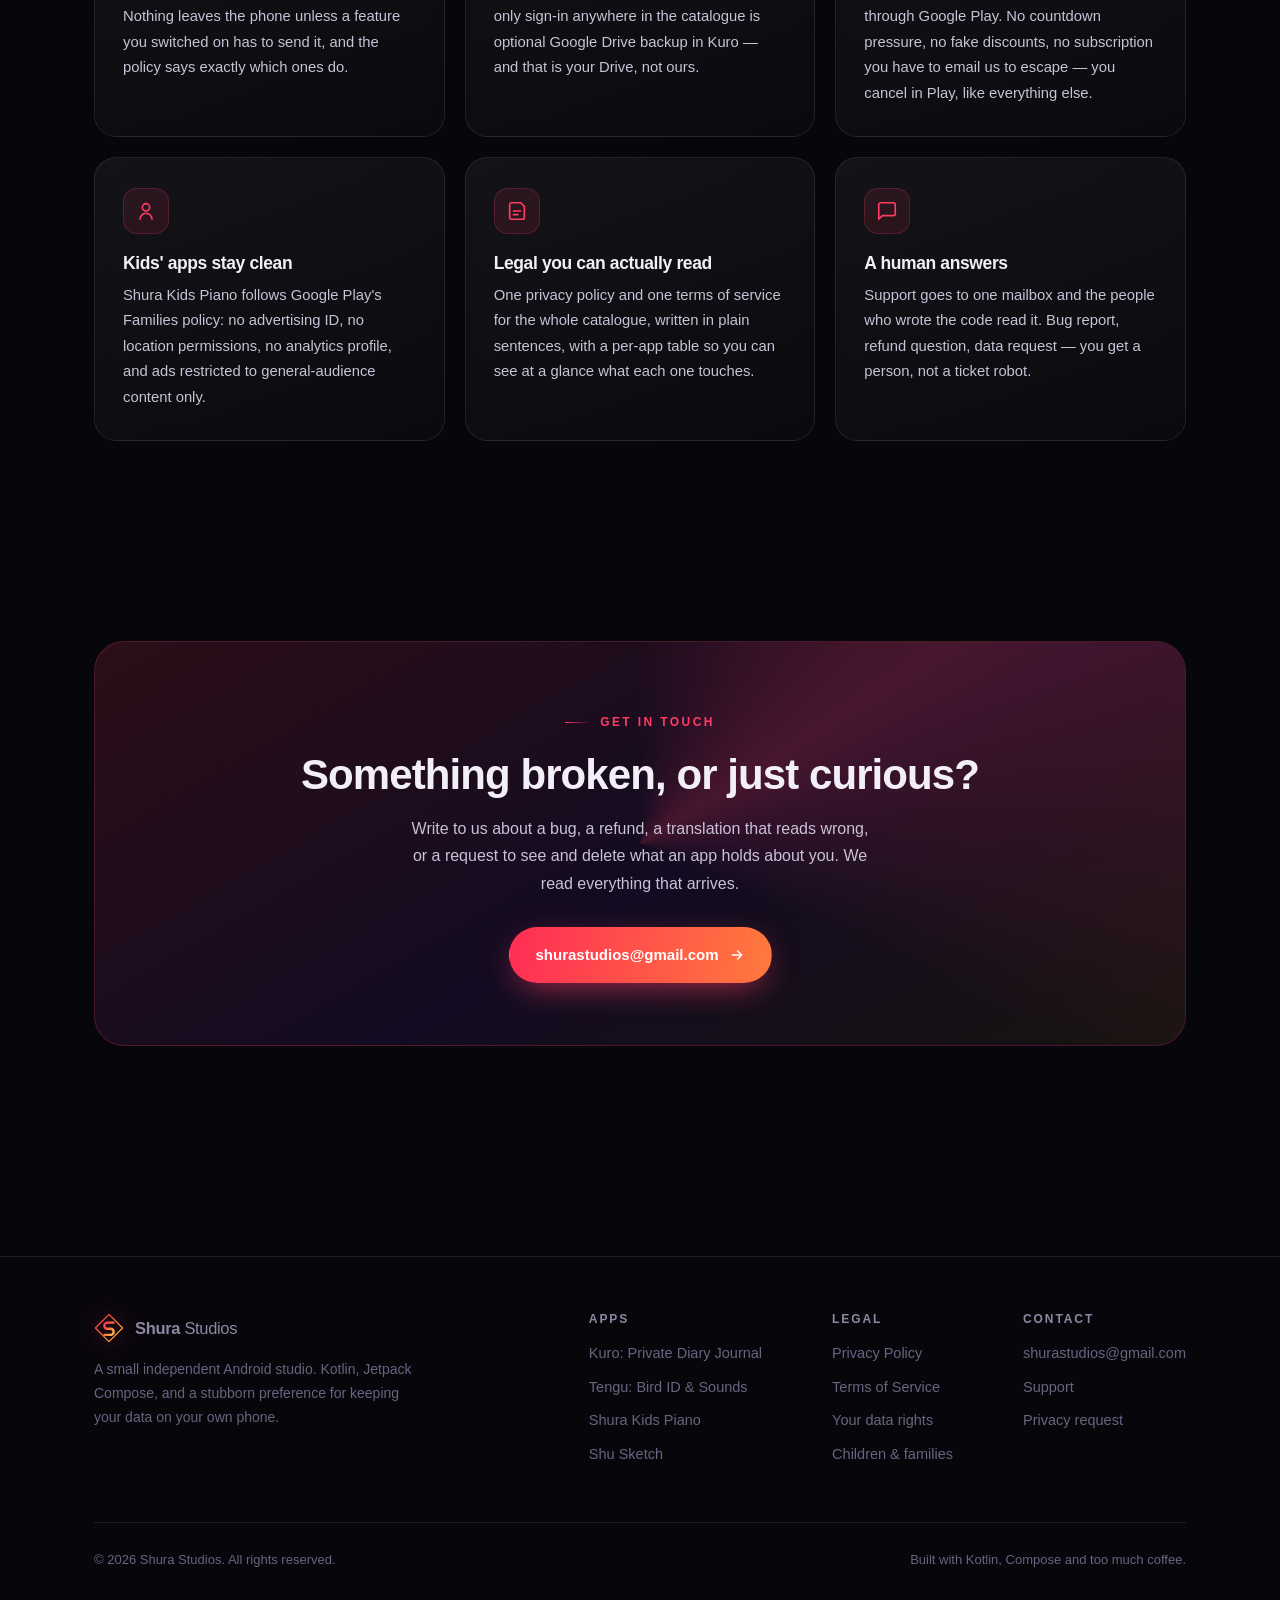
==== commit 75d9b448: "Add Shu Sketch to the shared privacy policy, terms and home page Co-Authored-By: Claude Opus 5.5 <no" ====
--- a/index.html
+++ b/index.html
@@ -4,12 +4,12 @@
 <meta charset="utf-8">
 <meta name="viewport" content="width=device-width, initial-scale=1">
 <title>Shura Studios — Android apps that respect you</title>
-<meta name="description" content="Shura Studios is a small independent Android studio. We build Kuro: Private Diary Journal, Tengu: Bird ID &amp; Sounds and Shura Kids Piano — apps with no accounts, no data selling and no dark patterns.">
+<meta name="description" content="Shura Studios is a small independent Android studio. We build Kuro: Private Diary Journal, Tengu: Bird ID &amp; Sounds, Shura Kids Piano and Shu Sketch — apps with no accounts, no data selling and no dark patterns.">
 <meta name="theme-color" content="#07060b">
 <link rel="icon" href="assets/favicon.svg" type="image/svg+xml">
 <meta property="og:type" content="website">
 <meta property="og:title" content="Shura Studios">
-<meta property="og:description" content="A small independent Android studio. Three apps, no accounts, no data selling.">
+<meta property="og:description" content="A small independent Android studio. Four apps, no accounts, no data selling.">
 <meta property="og:image" content="assets/app-tengu.png">
 <link rel="stylesheet" href="assets/site.css">
 <link rel="stylesheet" href="assets/home.css">
@@ -59,7 +59,7 @@
       <span class="line"><i>apps that keep</i></span>
       <span class="line"><i><span class="grad">your data yours.</span></i></span>
     </h1>
-    <p class="lede">Shura Studios is a small independent Android shop. Three apps on Google Play, all built the same way: no account to create, no profile to sell, no dark pattern nagging you into a subscription. What happens on your phone stays on your phone.</p>
+    <p class="lede">Shura Studios is a small independent Android shop. Four apps on Google Play, all built the same way: no account to create, no profile to sell, no dark pattern nagging you into a subscription. What happens on your phone stays on your phone.</p>
     <div class="hero-cta">
       <a class="btn btn-primary" href="#apps">See the apps
         <svg width="16" height="16" viewBox="0 0 24 24" fill="none" stroke="currentColor" stroke-width="2.2" stroke-linecap="round" stroke-linejoin="round"><path d="M5 12h14M13 6l6 6-6 6"/></svg>
@@ -71,8 +71,8 @@
   <!-- ── Ticker ────────────────────────────────────────────────────────── -->
   <div class="ticker" aria-hidden="true">
     <div class="ticker-track">
-      <span>Kuro · Private Diary Journal</span><span>Tengu · Bird ID &amp; Sounds</span><span>Shura Kids Piano</span><span>Built in Kotlin &amp; Jetpack Compose</span><span>Offline first</span><span>No accounts</span>
-      <span>Kuro · Private Diary Journal</span><span>Tengu · Bird ID &amp; Sounds</span><span>Shura Kids Piano</span><span>Built in Kotlin &amp; Jetpack Compose</span><span>Offline first</span><span>No accounts</span>
+      <span>Kuro · Private Diary Journal</span><span>Tengu · Bird ID &amp; Sounds</span><span>Shura Kids Piano</span><span>Shu Sketch · Draw &amp; Paint</span><span>Built in Kotlin &amp; Jetpack Compose</span><span>Offline first</span><span>No accounts</span>
+      <span>Kuro · Private Diary Journal</span><span>Tengu · Bird ID &amp; Sounds</span><span>Shura Kids Piano</span><span>Shu Sketch · Draw &amp; Paint</span><span>Built in Kotlin &amp; Jetpack Compose</span><span>Offline first</span><span>No accounts</span>
     </div>
   </div>
 
@@ -80,8 +80,8 @@
   <section id="apps" class="wrap">
     <div class="sec-head reveal">
       <span class="kicker">The catalogue</span>
-      <h2>Three apps, one set of rules</h2>
-      <p>Different subjects — a locked diary, a field guide for birds, a first piano for small hands — held to the same standard about your data.</p>
+      <h2>Four apps, one set of rules</h2>
+      <p>Different subjects — a locked diary, a field guide for birds, a first piano for small hands, a sketchbook for your ideas — held to the same standard about your data.</p>
     </div>
 
     <div class="apps">
@@ -126,13 +126,26 @@
         </div>
       </article>
 
+      <article class="card app-card sketch reveal" data-tilt data-delay="0.3">
+        <span class="halo" aria-hidden="true"></span>
+        <img class="icon" src="assets/app-shusketch.png" alt="Shu Sketch app icon" width="76" height="76" loading="lazy">
+        <h3>Shu Sketch</h3>
+        <p class="pkg">com.shura.studios.sketch</p>
+        <p class="desc">A pocket sketchbook for drawing and painting: pressure-sensitive brushes, layers with blend modes, symmetry, rulers and shapes, fill and eyedropper, and photo import. Export PNG, JPG, layered PSD or a time-lapse video of your drawing. No ads, no account — your artwork stays on your device.</p>
+        <div class="tags"><i>Layers &amp; PSD</i><i>Time-lapse</i><i>No ads</i><i>12 languages</i></div>
+        <div class="app-links">
+          <a href="https://play.google.com/store/apps/details?id=com.shura.studios.sketch" target="_blank" rel="noopener">Google Play
+            <svg width="14" height="14" viewBox="0 0 24 24" fill="none" stroke="currentColor" stroke-width="2.4" stroke-linecap="round" stroke-linejoin="round"><path d="M5 12h14M13 6l6 6-6 6"/></svg></a>
+        </div>
+      </article>
+
     </div>
   </section>
 
   <!-- ── Stats ─────────────────────────────────────────────────────────── -->
   <section class="wrap" style="padding-top:0">
     <div class="stats reveal">
-      <div class="stat"><b data-count="3">0</b><span>Apps on Google Play</span></div>
+      <div class="stat"><b data-count="4">0</b><span>Apps on Google Play</span></div>
       <div class="stat"><b data-count="15" data-suffix="">0</b><span>Languages shipped</span></div>
       <div class="stat"><b data-count="0">0</b><span>Accounts required</span></div>
       <div class="stat"><b data-count="0">0</b><span>Rows of data sold</span></div>
@@ -216,6 +229,7 @@
           <a href="https://play.google.com/store/apps/details?id=com.shura.studios.diary" target="_blank" rel="noopener">Kuro: Private Diary Journal</a>
           <a href="https://play.google.com/store/apps/details?id=com.shura.studios.birds" target="_blank" rel="noopener">Tengu: Bird ID &amp; Sounds</a>
           <a href="https://play.google.com/store/apps/details?id=com.shura.studios.kids.piano" target="_blank" rel="noopener">Shura Kids Piano</a>
+          <a href="https://play.google.com/store/apps/details?id=com.shura.studios.sketch" target="_blank" rel="noopener">Shu Sketch</a>
         </div>
         <div class="foot-col">
           <h4>Legal</h4>
--- a/assets/home.css
+++ b/assets/home.css
@@ -81,6 +81,7 @@
 .app-card.kuro .halo{background:#7c3aed}
 .app-card.tengu .halo{background:#10b981}
 .app-card.piano .halo{background:#ff8a3d}
+.app-card.sketch .halo{background:#00b8d4}
 
 /* ── Stats ─────────────────────────────────────────────────────────────── */
 .stats{display:grid;gap:1px;grid-template-columns:repeat(auto-fit,minmax(180px,1fr));
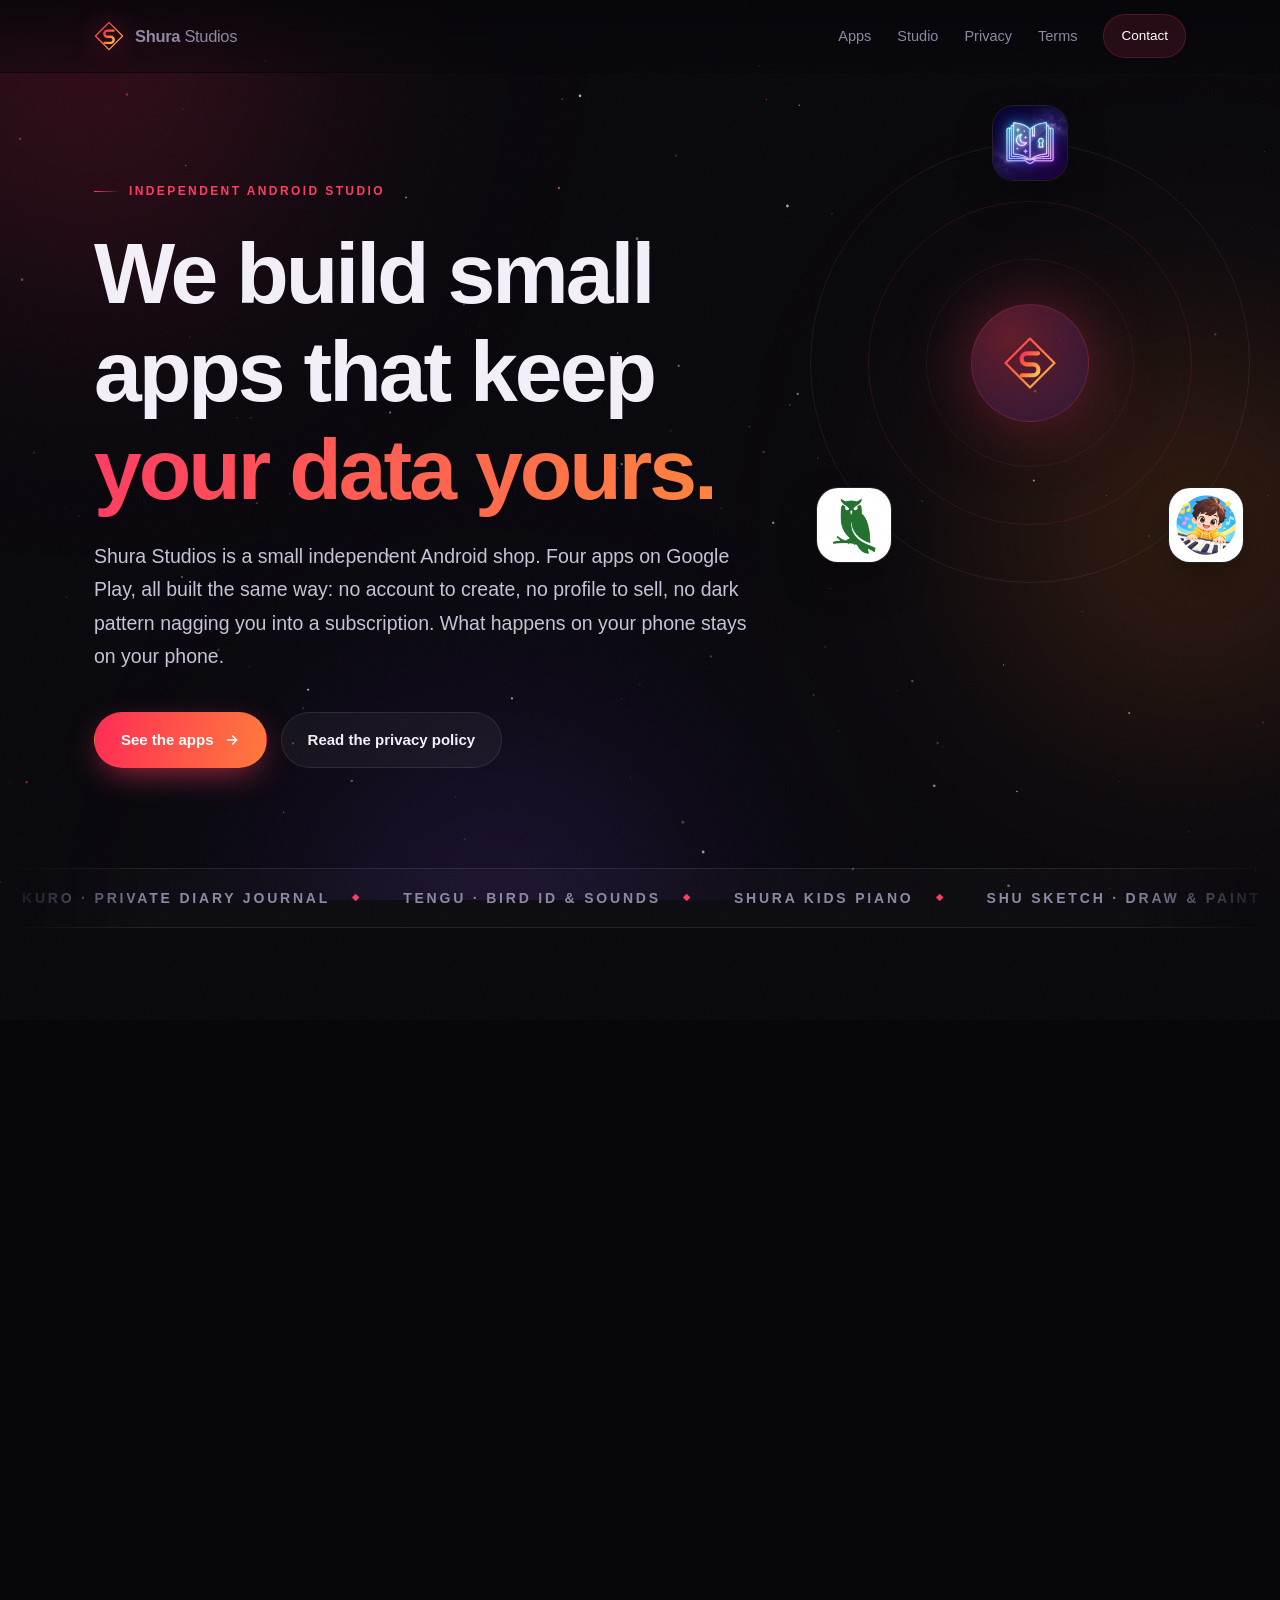
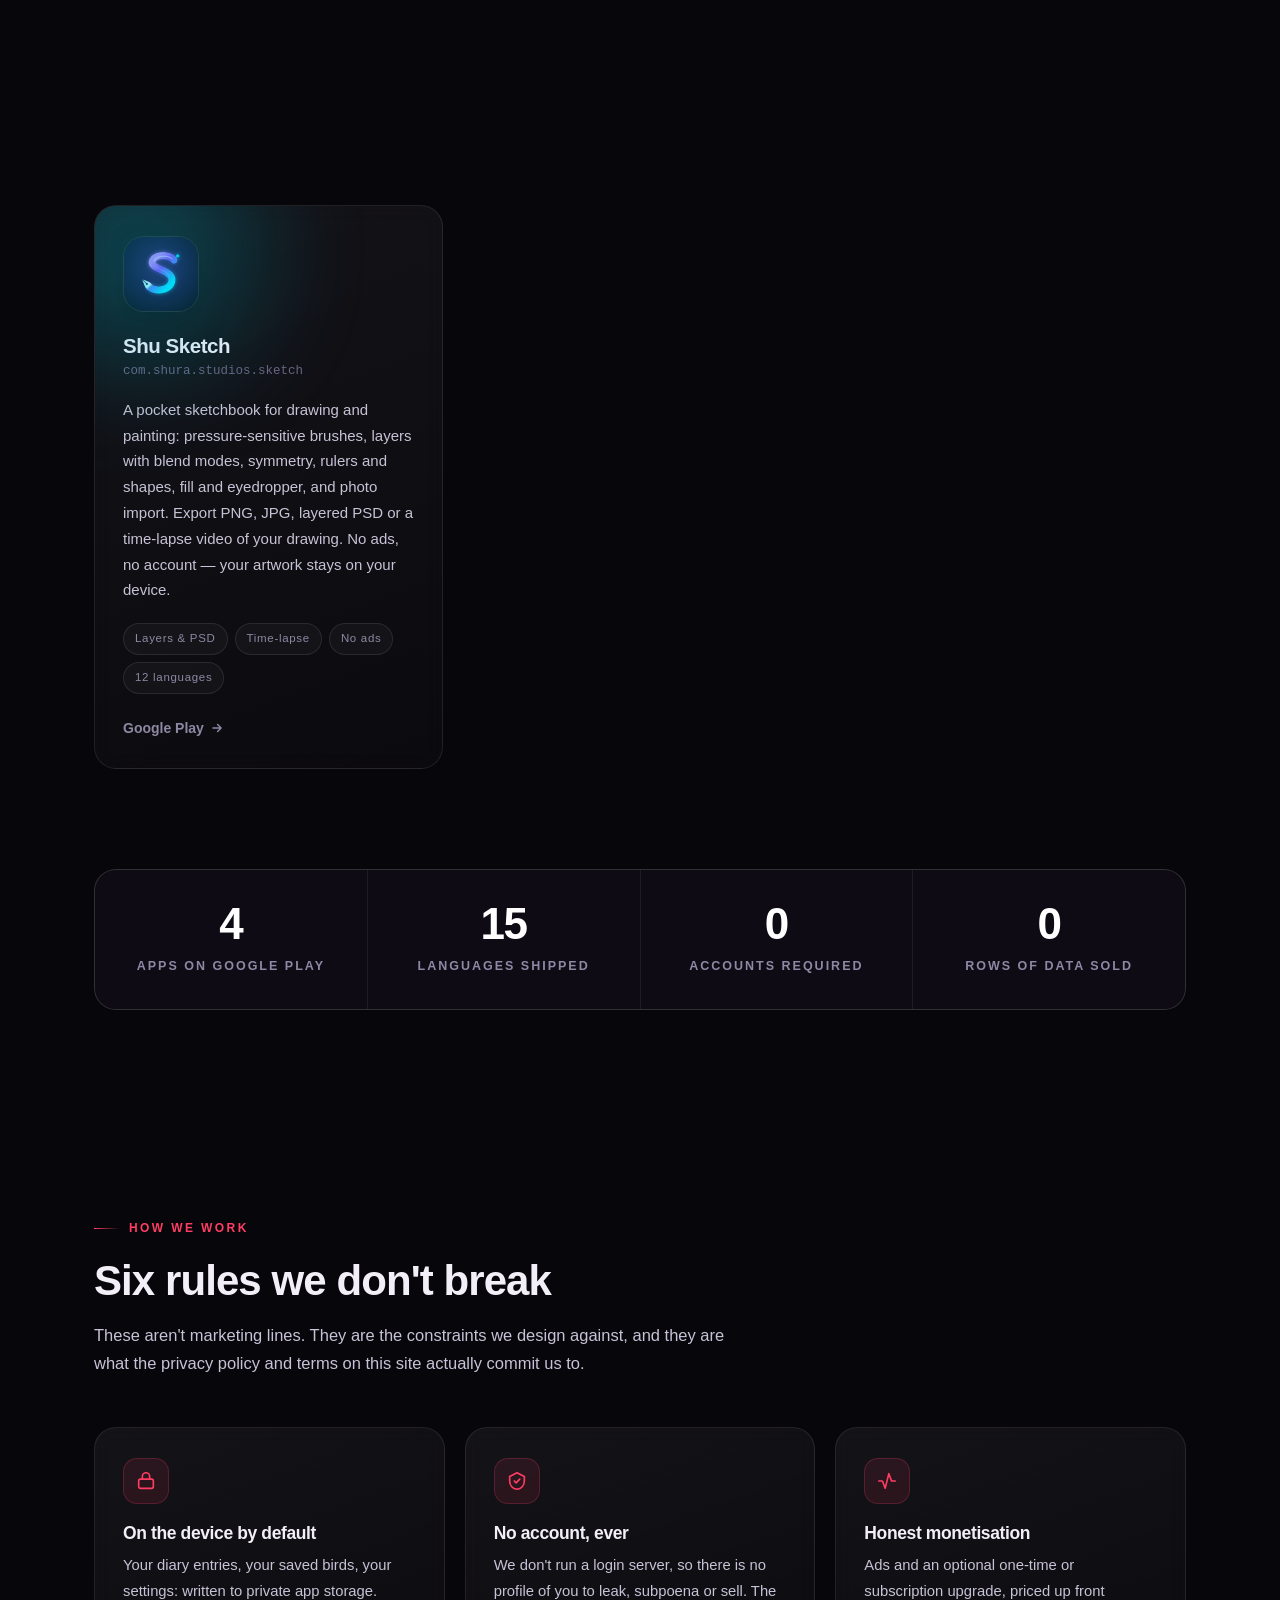
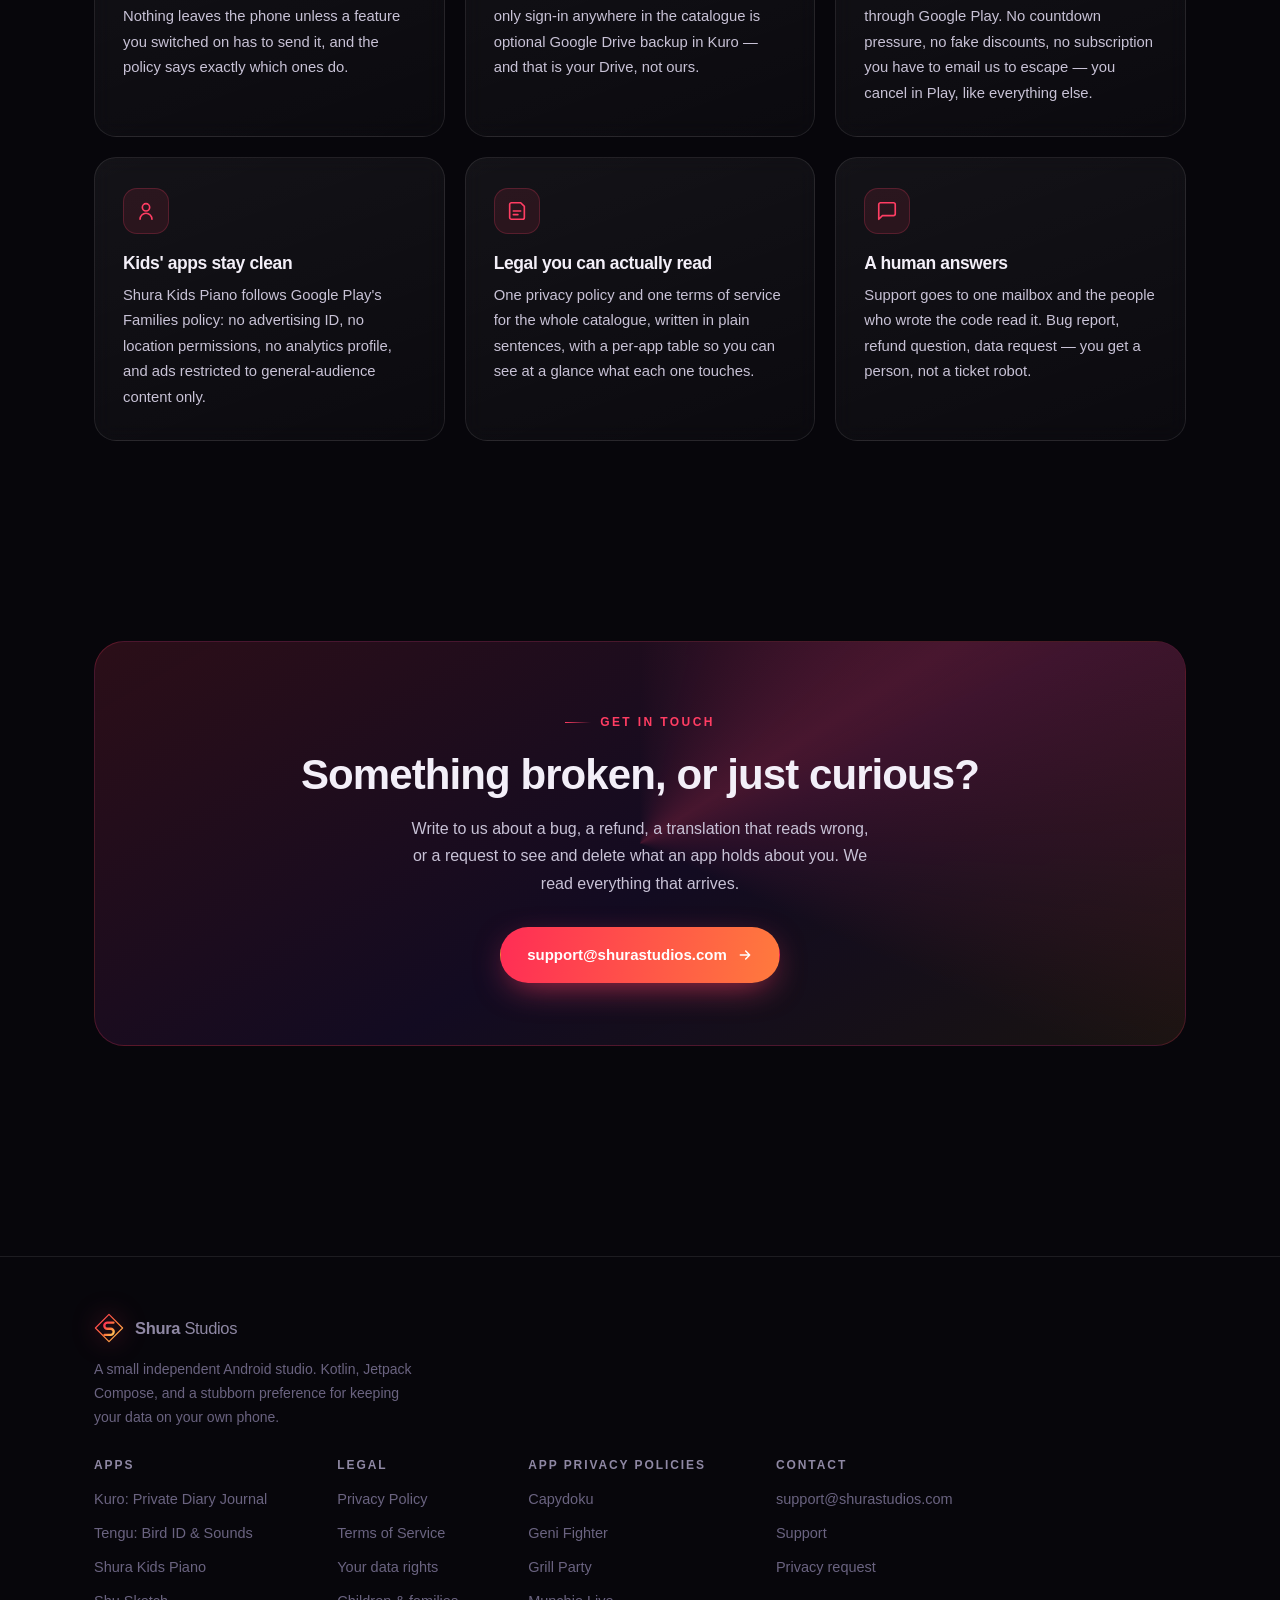
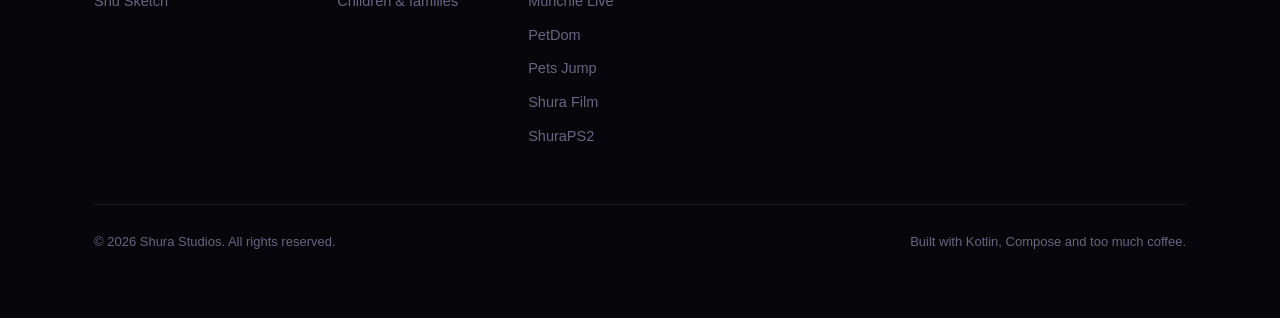
==== commit 945e03fc: "Move contact to support@shurastudios.com, fix Kuro package, add Geni Fighter, Pets Jump and ShuraPS2" ====
--- a/index.html
+++ b/index.html
@@ -90,11 +90,11 @@
         <span class="halo" aria-hidden="true"></span>
         <img class="icon" src="assets/app-kuro.png" alt="Kuro app icon" width="76" height="76" loading="lazy">
         <h3>Kuro: Private Diary Journal</h3>
-        <p class="pkg">com.shura.studios.diary</p>
+        <p class="pkg">com.shura.studios.kuro.diary</p>
         <p class="desc">A journal that locks. PIN and fingerprint, 71 illustrated themes, moods and tags, photos and voice notes, a calendar and full-text search. Entries live in the app's private storage — and if you want a backup, it goes to a hidden folder in <em>your</em> Google Drive, never to us.</p>
         <div class="tags"><i>PIN &amp; biometrics</i><i>71 themes</i><i>Drive backup</i><i>9 languages</i></div>
         <div class="app-links">
-          <a href="https://play.google.com/store/apps/details?id=com.shura.studios.diary" target="_blank" rel="noopener">Google Play
+          <a href="https://play.google.com/store/apps/details?id=com.shura.studios.kuro.diary" target="_blank" rel="noopener">Google Play
             <svg width="14" height="14" viewBox="0 0 24 24" fill="none" stroke="currentColor" stroke-width="2.4" stroke-linecap="round" stroke-linejoin="round"><path d="M5 12h14M13 6l6 6-6 6"/></svg></a>
           <a href="https://thangpq46.github.io/kuro-website/" target="_blank" rel="noopener">App site</a>
         </div>
@@ -205,7 +205,7 @@
       <span class="kicker" style="justify-content:center">Get in touch</span>
       <h2 style="margin-top:18px">Something broken, or just curious?</h2>
       <p>Write to us about a bug, a refund, a translation that reads wrong, or a request to see and delete what an app holds about you. We read everything that arrives.</p>
-      <a class="btn btn-primary" href="mailto:shurastudios@gmail.com">shurastudios@gmail.com
+      <a class="btn btn-primary" href="mailto:support@shurastudios.com">support@shurastudios.com
         <svg width="16" height="16" viewBox="0 0 24 24" fill="none" stroke="currentColor" stroke-width="2.2" stroke-linecap="round" stroke-linejoin="round"><path d="M5 12h14M13 6l6 6-6 6"/></svg>
       </a>
     </div>
@@ -226,7 +226,7 @@
       <div class="foot-cols">
         <div class="foot-col">
           <h4>Apps</h4>
-          <a href="https://play.google.com/store/apps/details?id=com.shura.studios.diary" target="_blank" rel="noopener">Kuro: Private Diary Journal</a>
+          <a href="https://play.google.com/store/apps/details?id=com.shura.studios.kuro.diary" target="_blank" rel="noopener">Kuro: Private Diary Journal</a>
           <a href="https://play.google.com/store/apps/details?id=com.shura.studios.birds" target="_blank" rel="noopener">Tengu: Bird ID &amp; Sounds</a>
           <a href="https://play.google.com/store/apps/details?id=com.shura.studios.kids.piano" target="_blank" rel="noopener">Shura Kids Piano</a>
           <a href="https://play.google.com/store/apps/details?id=com.shura.studios.sketch" target="_blank" rel="noopener">Shu Sketch</a>
@@ -239,10 +239,21 @@
           <a href="privacy.html#children">Children &amp; families</a>
         </div>
         <div class="foot-col">
+          <h4>App privacy policies</h4>
+          <a href="capydoku-privacy.html">Capydoku</a>
+          <a href="genifighter-privacy.html">Geni Fighter</a>
+          <a href="grillparty-privacy.html">Grill Party</a>
+          <a href="munchielive-privacy.html">Munchie Live</a>
+          <a href="petdom-privacy.html">PetDom</a>
+          <a href="petsjump-privacy.html">Pets Jump</a>
+          <a href="shurafilm-privacy.html">Shura Film</a>
+          <a href="shuraps2-privacy.html">ShuraPS2</a>
+        </div>
+        <div class="foot-col">
           <h4>Contact</h4>
-          <a href="mailto:shurastudios@gmail.com">shurastudios@gmail.com</a>
-          <a href="mailto:shurastudios@gmail.com?subject=Support%20request">Support</a>
-          <a href="mailto:shurastudios@gmail.com?subject=Privacy%20request">Privacy request</a>
+          <a href="mailto:support@shurastudios.com">support@shurastudios.com</a>
+          <a href="mailto:support@shurastudios.com?subject=Support%20request">Support</a>
+          <a href="mailto:support@shurastudios.com?subject=Privacy%20request">Privacy request</a>
         </div>
       </div>
     </div>
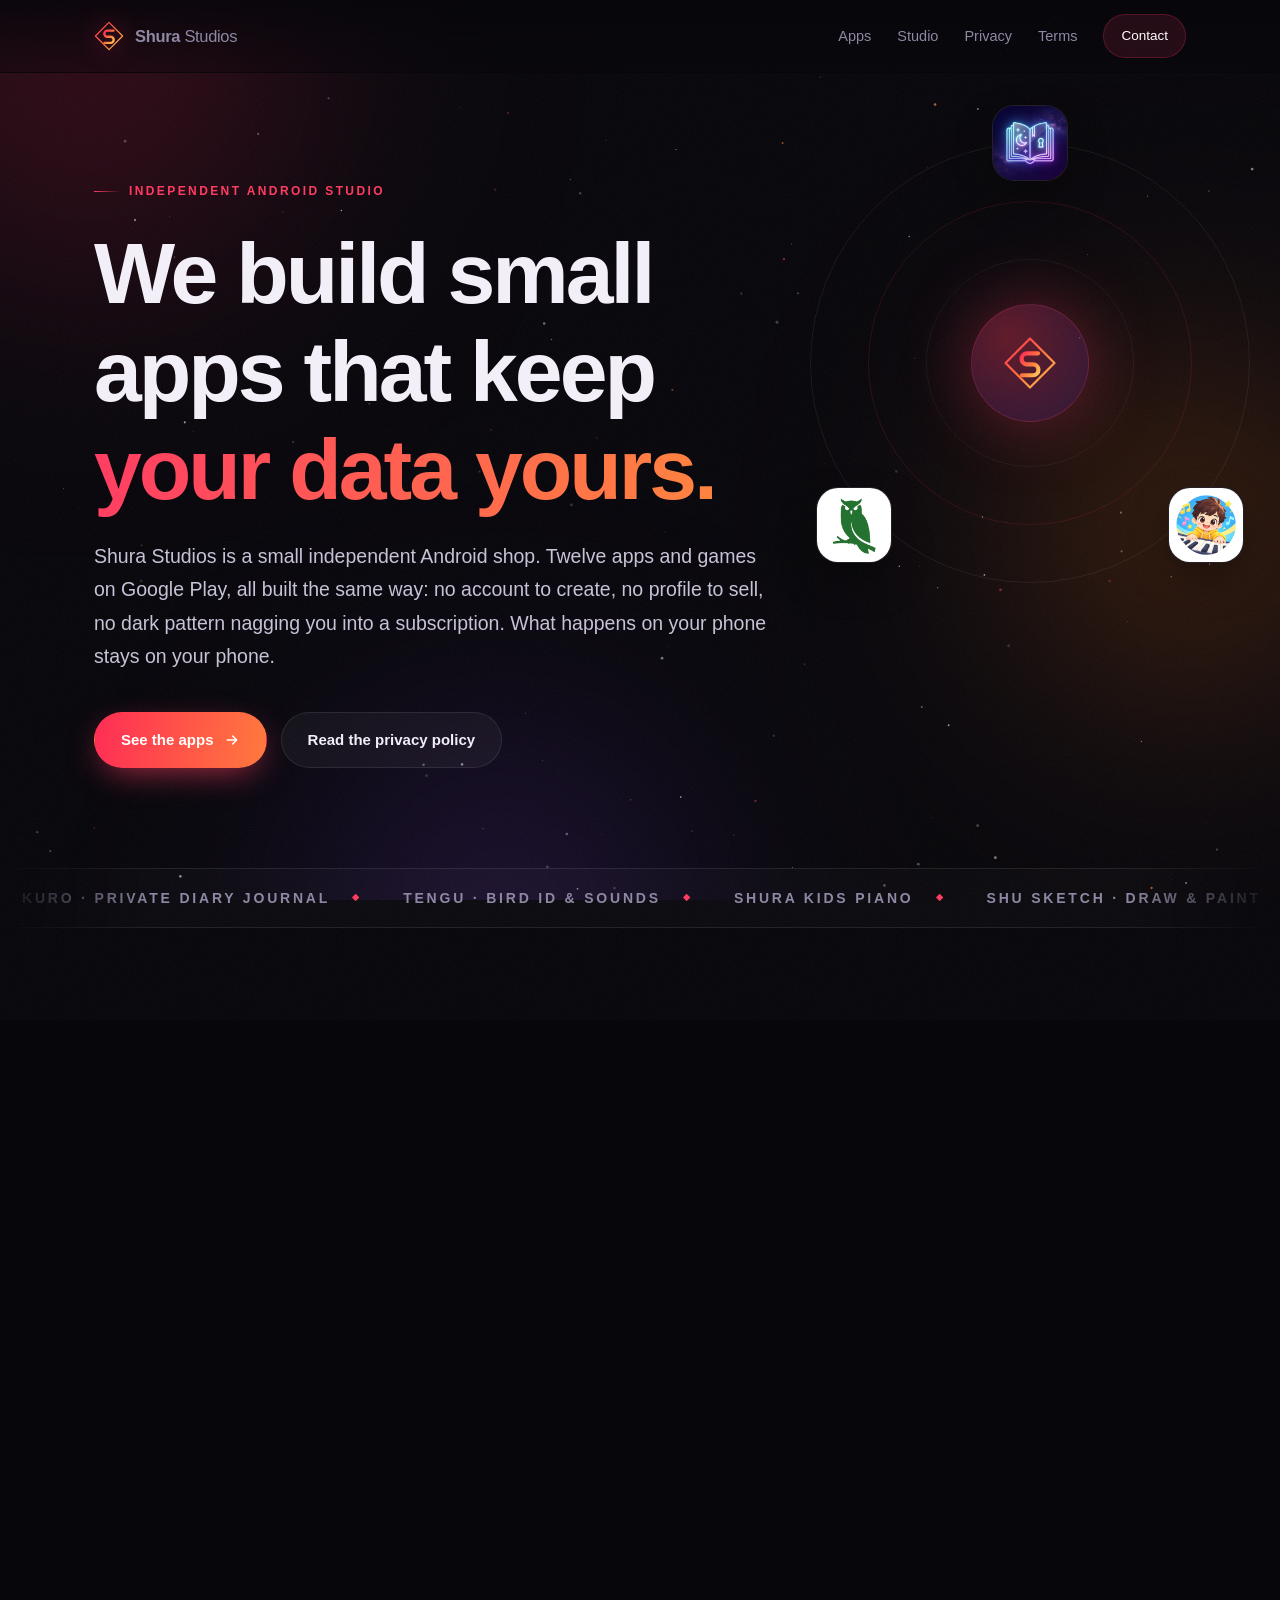
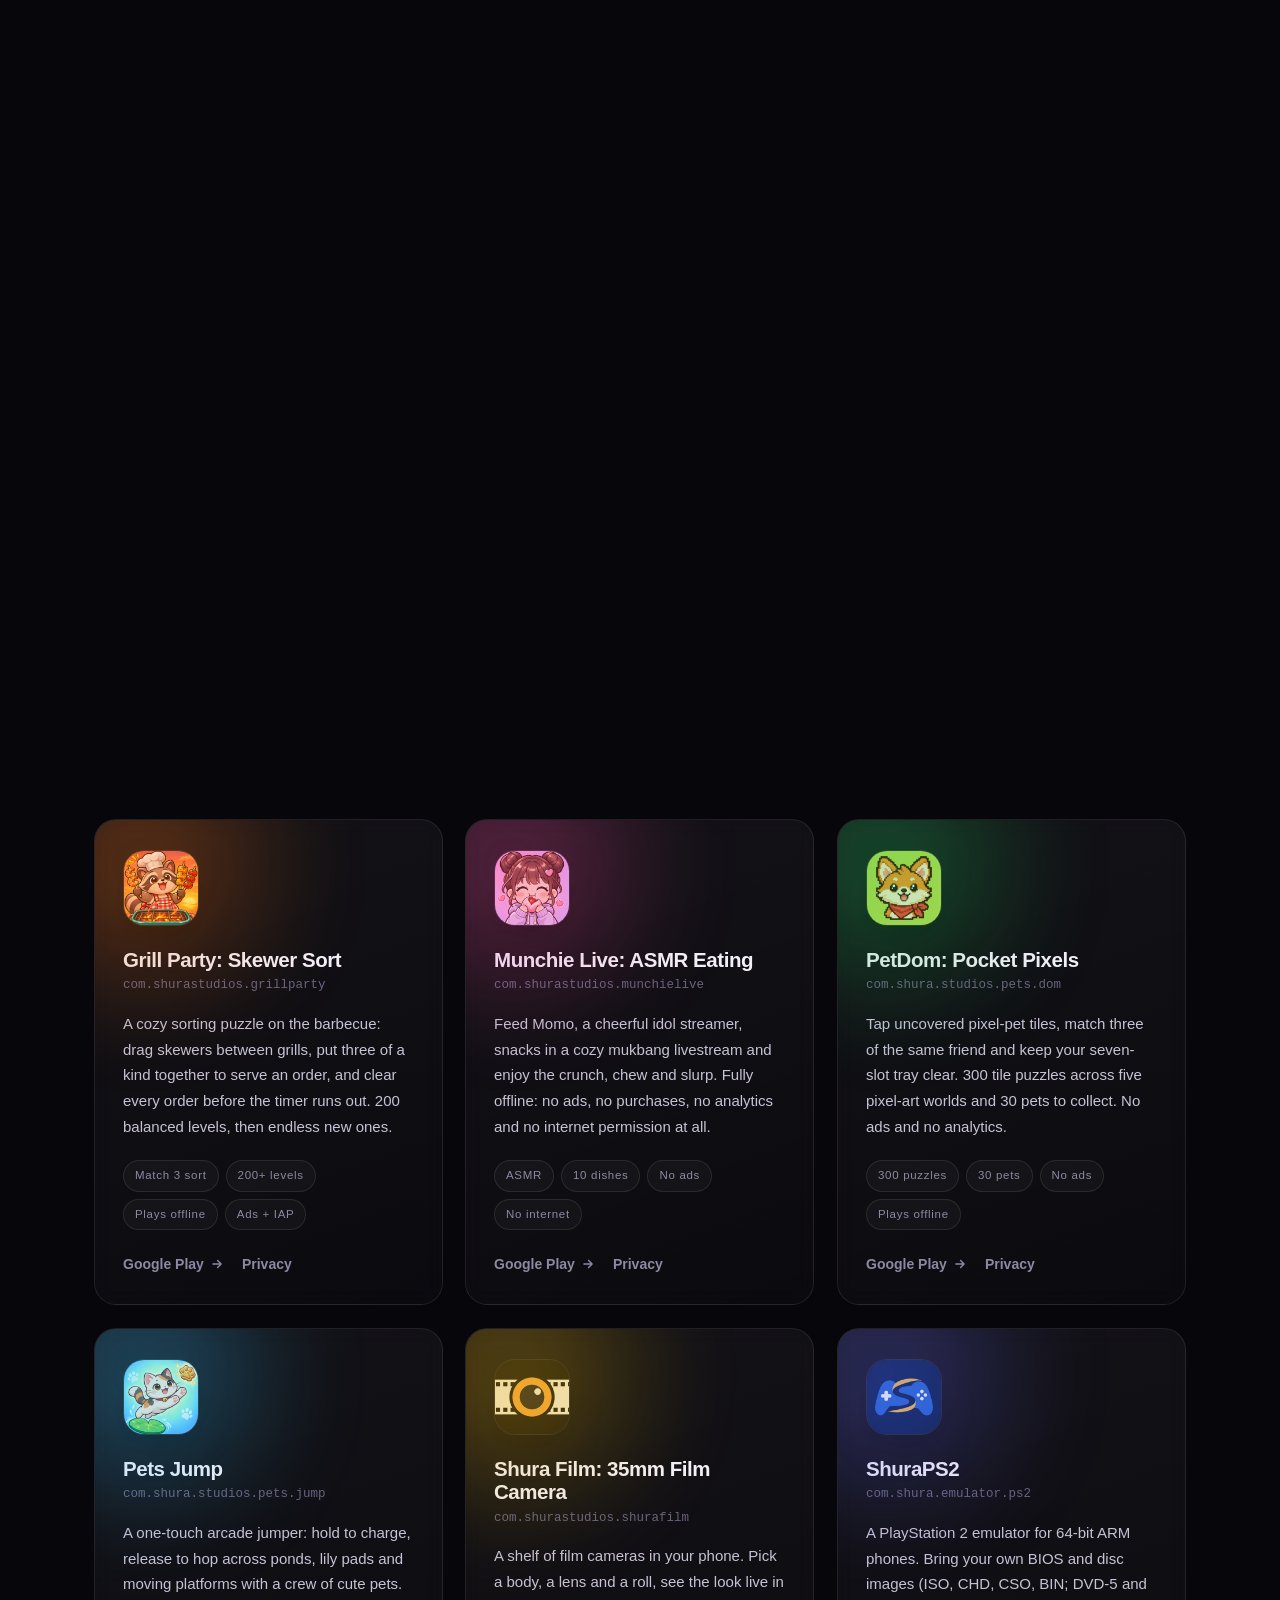
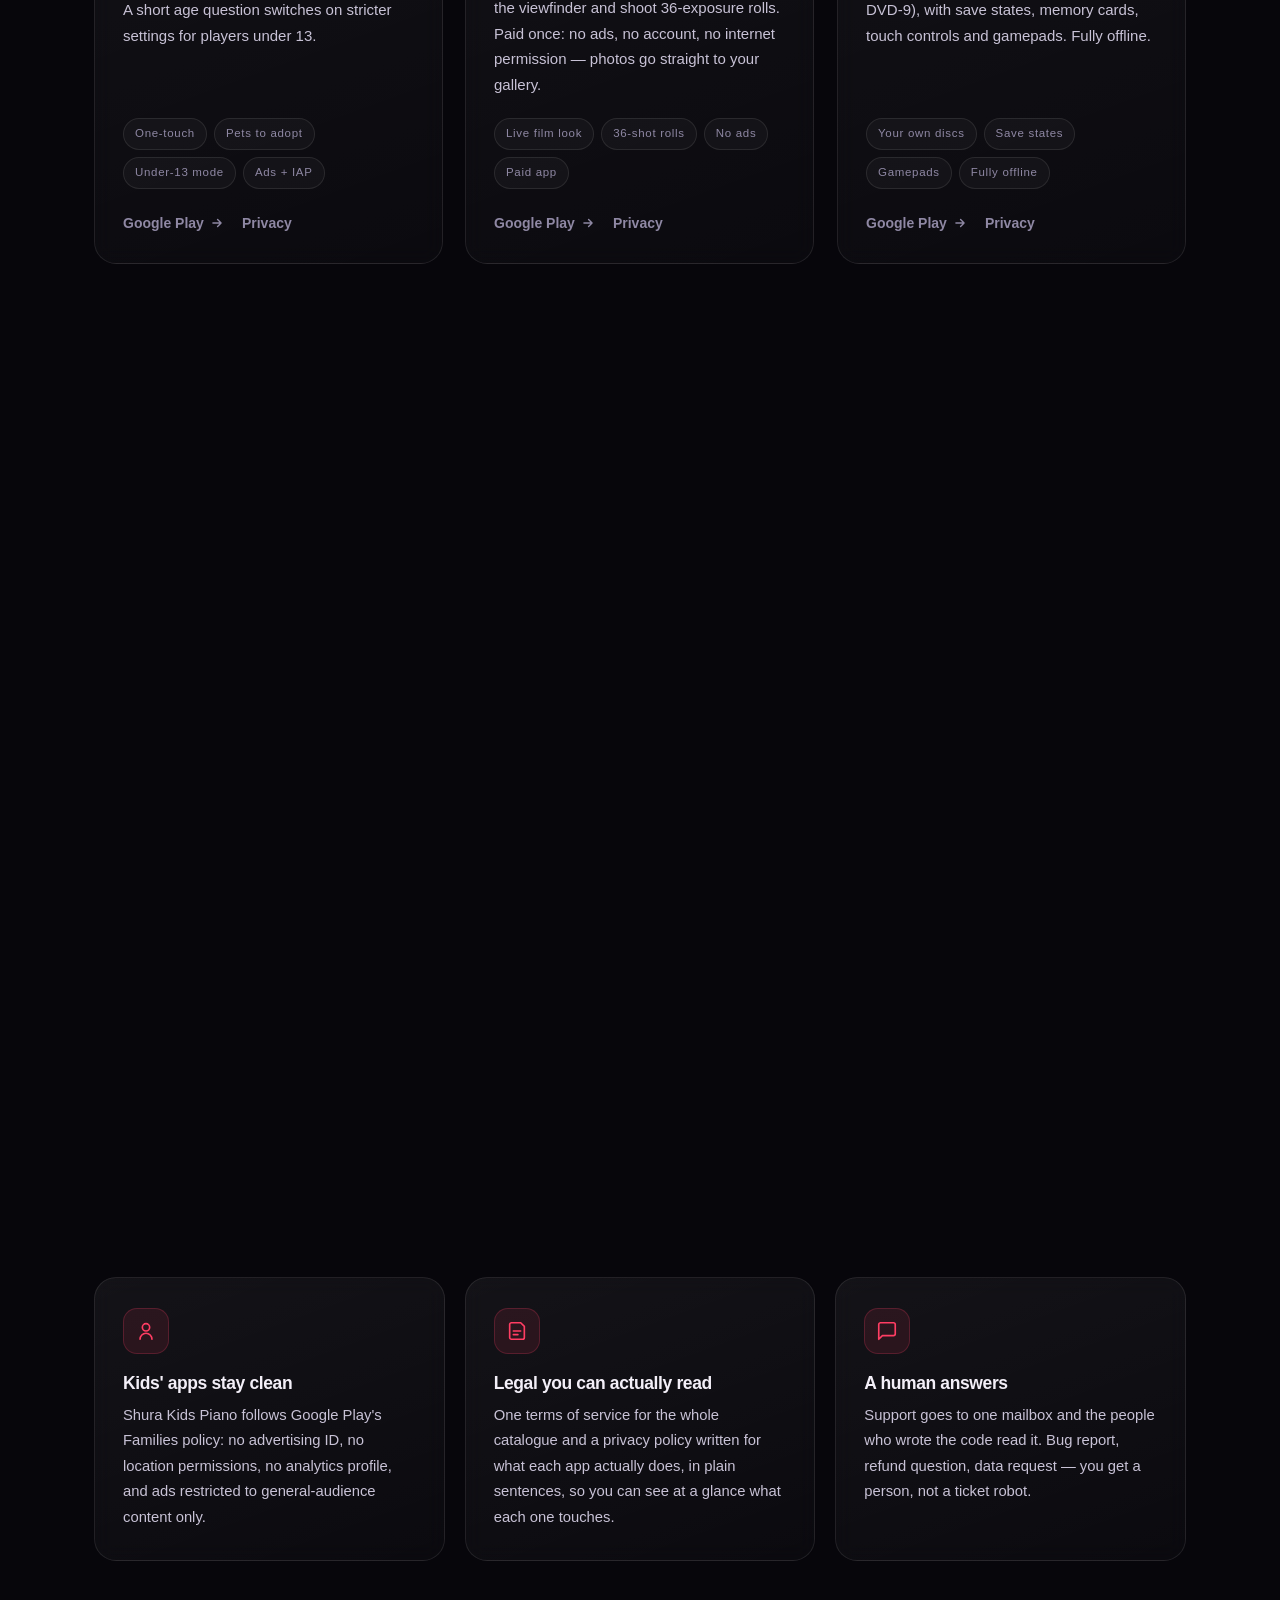
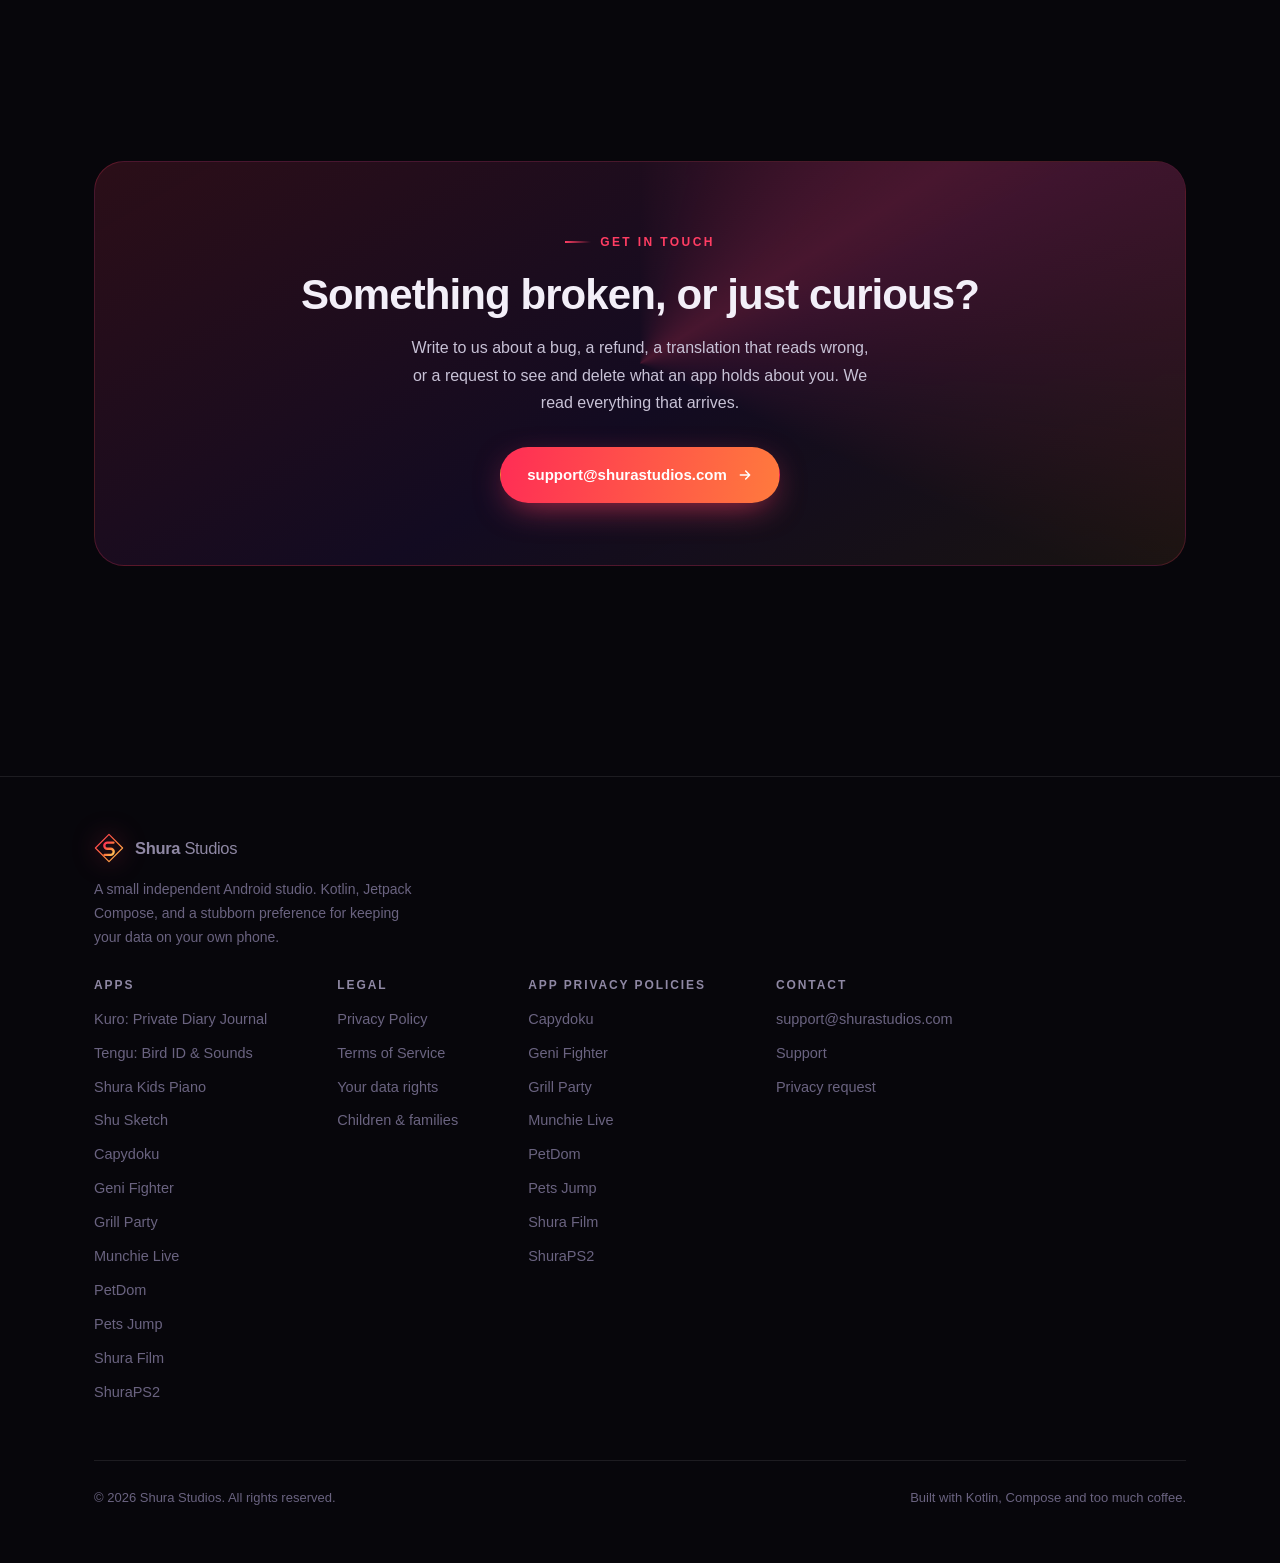
==== commit 0a9cf4f1: "List all twelve Play apps, sync terms and privacy across the catalogue, link Kuro's site on kuro.shu" ====
--- a/index.html
+++ b/index.html
@@ -59,7 +59,7 @@
       <span class="line"><i>apps that keep</i></span>
       <span class="line"><i><span class="grad">your data yours.</span></i></span>
     </h1>
-    <p class="lede">Shura Studios is a small independent Android shop. Four apps on Google Play, all built the same way: no account to create, no profile to sell, no dark pattern nagging you into a subscription. What happens on your phone stays on your phone.</p>
+    <p class="lede">Shura Studios is a small independent Android shop. Twelve apps and games on Google Play, all built the same way: no account to create, no profile to sell, no dark pattern nagging you into a subscription. What happens on your phone stays on your phone.</p>
     <div class="hero-cta">
       <a class="btn btn-primary" href="#apps">See the apps
         <svg width="16" height="16" viewBox="0 0 24 24" fill="none" stroke="currentColor" stroke-width="2.2" stroke-linecap="round" stroke-linejoin="round"><path d="M5 12h14M13 6l6 6-6 6"/></svg>
@@ -71,8 +71,8 @@
   <!-- ── Ticker ────────────────────────────────────────────────────────── -->
   <div class="ticker" aria-hidden="true">
     <div class="ticker-track">
-      <span>Kuro · Private Diary Journal</span><span>Tengu · Bird ID &amp; Sounds</span><span>Shura Kids Piano</span><span>Shu Sketch · Draw &amp; Paint</span><span>Built in Kotlin &amp; Jetpack Compose</span><span>Offline first</span><span>No accounts</span>
-      <span>Kuro · Private Diary Journal</span><span>Tengu · Bird ID &amp; Sounds</span><span>Shura Kids Piano</span><span>Shu Sketch · Draw &amp; Paint</span><span>Built in Kotlin &amp; Jetpack Compose</span><span>Offline first</span><span>No accounts</span>
+      <span>Kuro · Private Diary Journal</span><span>Tengu · Bird ID &amp; Sounds</span><span>Shura Kids Piano</span><span>Shu Sketch · Draw &amp; Paint</span><span>Capydoku · Cozy Logic Puzzle</span><span>Geni Fighter</span><span>Grill Party · Skewer Sort</span><span>Munchie Live · ASMR Eating</span><span>PetDom · Pocket Pixels</span><span>Pets Jump</span><span>Shura Film · 35mm Film Camera</span><span>ShuraPS2</span><span>Built in Kotlin &amp; Jetpack Compose</span><span>Offline first</span><span>No accounts</span>
+      <span>Kuro · Private Diary Journal</span><span>Tengu · Bird ID &amp; Sounds</span><span>Shura Kids Piano</span><span>Shu Sketch · Draw &amp; Paint</span><span>Capydoku · Cozy Logic Puzzle</span><span>Geni Fighter</span><span>Grill Party · Skewer Sort</span><span>Munchie Live · ASMR Eating</span><span>PetDom · Pocket Pixels</span><span>Pets Jump</span><span>Shura Film · 35mm Film Camera</span><span>ShuraPS2</span><span>Built in Kotlin &amp; Jetpack Compose</span><span>Offline first</span><span>No accounts</span>
     </div>
   </div>
 
@@ -80,8 +80,8 @@
   <section id="apps" class="wrap">
     <div class="sec-head reveal">
       <span class="kicker">The catalogue</span>
-      <h2>Four apps, one set of rules</h2>
-      <p>Different subjects — a locked diary, a field guide for birds, a first piano for small hands, a sketchbook for your ideas — held to the same standard about your data.</p>
+      <h2>Twelve apps, one set of rules</h2>
+      <p>Different subjects — a locked diary, a field guide for birds, a first piano for small hands, a sketchbook, a film camera and a handful of cozy games — held to the same standard about your data.</p>
     </div>
 
     <div class="apps">
@@ -96,7 +96,7 @@
         <div class="app-links">
           <a href="https://play.google.com/store/apps/details?id=com.shura.studios.kuro.diary" target="_blank" rel="noopener">Google Play
             <svg width="14" height="14" viewBox="0 0 24 24" fill="none" stroke="currentColor" stroke-width="2.4" stroke-linecap="round" stroke-linejoin="round"><path d="M5 12h14M13 6l6 6-6 6"/></svg></a>
-          <a href="https://thangpq46.github.io/kuro-website/" target="_blank" rel="noopener">App site</a>
+          <a href="https://kuro.shurastudios.com/" target="_blank" rel="noopener">App site</a>
         </div>
       </article>
 
@@ -139,13 +139,125 @@
         </div>
       </article>
 
+      <article class="card app-card capydoku reveal" data-tilt data-delay="0.0">
+        <span class="halo" aria-hidden="true"></span>
+        <img class="icon" src="assets/app-capydoku.png" alt="Capydoku app icon" width="76" height="76" loading="lazy">
+        <h3>Capydoku: Cozy Logic Puzzle</h3>
+        <p class="pkg">com.shurastudios.capydoku</p>
+        <p class="desc">Give every capybara its own hot-spring pool. A calm logic puzzle with one capybara per pool, row and column — every one of the 300 handpicked levels solvable by reasoning alone, with a lantern hint that explains the next step.</p>
+        <div class="tags"><i>300 levels</i><i>No guessing</i><i>Plays offline</i><i>Ads + coin packs</i></div>
+        <div class="app-links">
+          <a href="https://play.google.com/store/apps/details?id=com.shurastudios.capydoku" target="_blank" rel="noopener">Google Play
+            <svg width="14" height="14" viewBox="0 0 24 24" fill="none" stroke="currentColor" stroke-width="2.4" stroke-linecap="round" stroke-linejoin="round"><path d="M5 12h14M13 6l6 6-6 6"/></svg></a>
+          <a href="capydoku-privacy.html">Privacy</a>
+        </div>
+      </article>
+
+      <article class="card app-card genifighter reveal" data-tilt data-delay="0.1">
+        <span class="halo" aria-hidden="true"></span>
+        <img class="icon" src="assets/app-genifighter.png" alt="Geni Fighter app icon" width="76" height="76" loading="lazy">
+        <h3>Geni Fighter</h3>
+        <p class="pkg">com.shurastudios.genifighter</p>
+        <p class="desc">A vertical space shooter: weave through bullet patterns across 200 stages and 10 worlds, take down 121 bosses, and collect 33 ships and 15 wingmen. Cloud save and leaderboards run on an anonymous player ID, no sign-up.</p>
+        <div class="tags"><i>200 stages</i><i>121 bosses</i><i>Cloud save</i><i>Rewarded ads</i></div>
+        <div class="app-links">
+          <a href="https://play.google.com/store/apps/details?id=com.shurastudios.genifighter" target="_blank" rel="noopener">Google Play
+            <svg width="14" height="14" viewBox="0 0 24 24" fill="none" stroke="currentColor" stroke-width="2.4" stroke-linecap="round" stroke-linejoin="round"><path d="M5 12h14M13 6l6 6-6 6"/></svg></a>
+          <a href="genifighter-privacy.html">Privacy</a>
+        </div>
+      </article>
+
+      <article class="card app-card grillparty reveal" data-tilt data-delay="0.2">
+        <span class="halo" aria-hidden="true"></span>
+        <img class="icon" src="assets/app-grillparty.png" alt="Grill Party app icon" width="76" height="76" loading="lazy">
+        <h3>Grill Party: Skewer Sort</h3>
+        <p class="pkg">com.shurastudios.grillparty</p>
+        <p class="desc">A cozy sorting puzzle on the barbecue: drag skewers between grills, put three of a kind together to serve an order, and clear every order before the timer runs out. 200 balanced levels, then endless new ones.</p>
+        <div class="tags"><i>Match 3 sort</i><i>200+ levels</i><i>Plays offline</i><i>Ads + IAP</i></div>
+        <div class="app-links">
+          <a href="https://play.google.com/store/apps/details?id=com.shurastudios.grillparty" target="_blank" rel="noopener">Google Play
+            <svg width="14" height="14" viewBox="0 0 24 24" fill="none" stroke="currentColor" stroke-width="2.4" stroke-linecap="round" stroke-linejoin="round"><path d="M5 12h14M13 6l6 6-6 6"/></svg></a>
+          <a href="grillparty-privacy.html">Privacy</a>
+        </div>
+      </article>
+
+      <article class="card app-card munchielive reveal" data-tilt data-delay="0.3">
+        <span class="halo" aria-hidden="true"></span>
+        <img class="icon" src="assets/app-munchielive.png" alt="Munchie Live app icon" width="76" height="76" loading="lazy">
+        <h3>Munchie Live: ASMR Eating</h3>
+        <p class="pkg">com.shurastudios.munchielive</p>
+        <p class="desc">Feed Momo, a cheerful idol streamer, snacks in a cozy mukbang livestream and enjoy the crunch, chew and slurp. Fully offline: no ads, no purchases, no analytics and no internet permission at all.</p>
+        <div class="tags"><i>ASMR</i><i>10 dishes</i><i>No ads</i><i>No internet</i></div>
+        <div class="app-links">
+          <a href="https://play.google.com/store/apps/details?id=com.shurastudios.munchielive" target="_blank" rel="noopener">Google Play
+            <svg width="14" height="14" viewBox="0 0 24 24" fill="none" stroke="currentColor" stroke-width="2.4" stroke-linecap="round" stroke-linejoin="round"><path d="M5 12h14M13 6l6 6-6 6"/></svg></a>
+          <a href="munchielive-privacy.html">Privacy</a>
+        </div>
+      </article>
+
+      <article class="card app-card petdom reveal" data-tilt data-delay="0.0">
+        <span class="halo" aria-hidden="true"></span>
+        <img class="icon" src="assets/app-petdom.png" alt="PetDom app icon" width="76" height="76" loading="lazy">
+        <h3>PetDom: Pocket Pixels</h3>
+        <p class="pkg">com.shura.studios.pets.dom</p>
+        <p class="desc">Tap uncovered pixel-pet tiles, match three of the same friend and keep your seven-slot tray clear. 300 tile puzzles across five pixel-art worlds and 30 pets to collect. No ads and no analytics.</p>
+        <div class="tags"><i>300 puzzles</i><i>30 pets</i><i>No ads</i><i>Plays offline</i></div>
+        <div class="app-links">
+          <a href="https://play.google.com/store/apps/details?id=com.shura.studios.pets.dom" target="_blank" rel="noopener">Google Play
+            <svg width="14" height="14" viewBox="0 0 24 24" fill="none" stroke="currentColor" stroke-width="2.4" stroke-linecap="round" stroke-linejoin="round"><path d="M5 12h14M13 6l6 6-6 6"/></svg></a>
+          <a href="petdom-privacy.html">Privacy</a>
+        </div>
+      </article>
+
+      <article class="card app-card petsjump reveal" data-tilt data-delay="0.1">
+        <span class="halo" aria-hidden="true"></span>
+        <img class="icon" src="assets/app-petsjump.png" alt="Pets Jump app icon" width="76" height="76" loading="lazy">
+        <h3>Pets Jump</h3>
+        <p class="pkg">com.shura.studios.pets.jump</p>
+        <p class="desc">A one-touch arcade jumper: hold to charge, release to hop across ponds, lily pads and moving platforms with a crew of cute pets. A short age question switches on stricter settings for players under 13.</p>
+        <div class="tags"><i>One-touch</i><i>Pets to adopt</i><i>Under-13 mode</i><i>Ads + IAP</i></div>
+        <div class="app-links">
+          <a href="https://play.google.com/store/apps/details?id=com.shura.studios.pets.jump" target="_blank" rel="noopener">Google Play
+            <svg width="14" height="14" viewBox="0 0 24 24" fill="none" stroke="currentColor" stroke-width="2.4" stroke-linecap="round" stroke-linejoin="round"><path d="M5 12h14M13 6l6 6-6 6"/></svg></a>
+          <a href="petsjump-privacy.html">Privacy</a>
+        </div>
+      </article>
+
+      <article class="card app-card shurafilm reveal" data-tilt data-delay="0.2">
+        <span class="halo" aria-hidden="true"></span>
+        <img class="icon" src="assets/app-shurafilm.png" alt="Shura Film app icon" width="76" height="76" loading="lazy">
+        <h3>Shura Film: 35mm Film Camera</h3>
+        <p class="pkg">com.shurastudios.shurafilm</p>
+        <p class="desc">A shelf of film cameras in your phone. Pick a body, a lens and a roll, see the look live in the viewfinder and shoot 36-exposure rolls. Paid once: no ads, no account, no internet permission — photos go straight to your gallery.</p>
+        <div class="tags"><i>Live film look</i><i>36-shot rolls</i><i>No ads</i><i>Paid app</i></div>
+        <div class="app-links">
+          <a href="https://play.google.com/store/apps/details?id=com.shurastudios.shurafilm" target="_blank" rel="noopener">Google Play
+            <svg width="14" height="14" viewBox="0 0 24 24" fill="none" stroke="currentColor" stroke-width="2.4" stroke-linecap="round" stroke-linejoin="round"><path d="M5 12h14M13 6l6 6-6 6"/></svg></a>
+          <a href="shurafilm-privacy.html">Privacy</a>
+        </div>
+      </article>
+
+      <article class="card app-card shuraps2 reveal" data-tilt data-delay="0.3">
+        <span class="halo" aria-hidden="true"></span>
+        <img class="icon" src="assets/app-shuraps2.png" alt="ShuraPS2 app icon" width="76" height="76" loading="lazy">
+        <h3>ShuraPS2</h3>
+        <p class="pkg">com.shura.emulator.ps2</p>
+        <p class="desc">A PlayStation 2 emulator for 64-bit ARM phones. Bring your own BIOS and disc images (ISO, CHD, CSO, BIN; DVD-5 and DVD-9), with save states, memory cards, touch controls and gamepads. Fully offline.</p>
+        <div class="tags"><i>Your own discs</i><i>Save states</i><i>Gamepads</i><i>Fully offline</i></div>
+        <div class="app-links">
+          <a href="https://play.google.com/store/apps/details?id=com.shura.emulator.ps2" target="_blank" rel="noopener">Google Play
+            <svg width="14" height="14" viewBox="0 0 24 24" fill="none" stroke="currentColor" stroke-width="2.4" stroke-linecap="round" stroke-linejoin="round"><path d="M5 12h14M13 6l6 6-6 6"/></svg></a>
+          <a href="shuraps2-privacy.html">Privacy</a>
+        </div>
+      </article>
+
     </div>
   </section>
 
   <!-- ── Stats ─────────────────────────────────────────────────────────── -->
   <section class="wrap" style="padding-top:0">
     <div class="stats reveal">
-      <div class="stat"><b data-count="4">0</b><span>Apps on Google Play</span></div>
+      <div class="stat"><b data-count="12">0</b><span>Apps on Google Play</span></div>
       <div class="stat"><b data-count="15" data-suffix="">0</b><span>Languages shipped</span></div>
       <div class="stat"><b data-count="0">0</b><span>Accounts required</span></div>
       <div class="stat"><b data-count="0">0</b><span>Rows of data sold</span></div>
@@ -170,13 +282,13 @@
       <article class="card principle reveal" data-delay="0.08">
         <div class="ico"><svg viewBox="0 0 24 24"><path d="M12 3 4 7v5c0 5 3.4 8.4 8 9 4.6-.6 8-4 8-9V7Z"/><path d="m9 12 2 2 4-4"/></svg></div>
         <h3>No account, ever</h3>
-        <p>We don't run a login server, so there is no profile of you to leak, subpoena or sell. The only sign-in anywhere in the catalogue is optional Google Drive backup in Kuro — and that is your Drive, not ours.</p>
+        <p>We don't run a login server, so there is no profile of you to leak, subpoena or sell. Apart from Google Play Games in some of our games, the only sign-in anywhere in the catalogue is optional Google Drive backup in Kuro — and that is your Drive, not ours.</p>
       </article>
 
       <article class="card principle reveal" data-delay="0.16">
         <div class="ico"><svg viewBox="0 0 24 24"><path d="M3 12h4l3 8 4-16 3 8h4"/></svg></div>
         <h3>Honest monetisation</h3>
-        <p>Ads and an optional one-time or subscription upgrade, priced up front through Google Play. No countdown pressure, no fake discounts, no subscription you have to email us to escape — you cancel in Play, like everything else.</p>
+        <p>Ads, optional upgrades and in-game packs, priced up front through Google Play — and some apps with no ads or purchases at all. No countdown pressure, no fake discounts, no subscription you have to email us to escape — you cancel in Play, like everything else.</p>
       </article>
 
       <article class="card principle reveal" data-delay="0.24">
@@ -188,7 +300,7 @@
       <article class="card principle reveal" data-delay="0.32">
         <div class="ico"><svg viewBox="0 0 24 24"><path d="M4 19V5a2 2 0 0 1 2-2h10l4 4v12a2 2 0 0 1-2 2H6a2 2 0 0 1-2-2Z"/><path d="M8 12h8M8 16h5"/></svg></div>
         <h3>Legal you can actually read</h3>
-        <p>One privacy policy and one terms of service for the whole catalogue, written in plain sentences, with a per-app table so you can see at a glance what each one touches.</p>
+        <p>One terms of service for the whole catalogue and a privacy policy written for what each app actually does, in plain sentences, so you can see at a glance what each one touches.</p>
       </article>
 
       <article class="card principle reveal" data-delay="0.4">
@@ -230,6 +342,14 @@
           <a href="https://play.google.com/store/apps/details?id=com.shura.studios.birds" target="_blank" rel="noopener">Tengu: Bird ID &amp; Sounds</a>
           <a href="https://play.google.com/store/apps/details?id=com.shura.studios.kids.piano" target="_blank" rel="noopener">Shura Kids Piano</a>
           <a href="https://play.google.com/store/apps/details?id=com.shura.studios.sketch" target="_blank" rel="noopener">Shu Sketch</a>
+          <a href="https://play.google.com/store/apps/details?id=com.shurastudios.capydoku" target="_blank" rel="noopener">Capydoku</a>
+          <a href="https://play.google.com/store/apps/details?id=com.shurastudios.genifighter" target="_blank" rel="noopener">Geni Fighter</a>
+          <a href="https://play.google.com/store/apps/details?id=com.shurastudios.grillparty" target="_blank" rel="noopener">Grill Party</a>
+          <a href="https://play.google.com/store/apps/details?id=com.shurastudios.munchielive" target="_blank" rel="noopener">Munchie Live</a>
+          <a href="https://play.google.com/store/apps/details?id=com.shura.studios.pets.dom" target="_blank" rel="noopener">PetDom</a>
+          <a href="https://play.google.com/store/apps/details?id=com.shura.studios.pets.jump" target="_blank" rel="noopener">Pets Jump</a>
+          <a href="https://play.google.com/store/apps/details?id=com.shurastudios.shurafilm" target="_blank" rel="noopener">Shura Film</a>
+          <a href="https://play.google.com/store/apps/details?id=com.shura.emulator.ps2" target="_blank" rel="noopener">ShuraPS2</a>
         </div>
         <div class="foot-col">
           <h4>Legal</h4>
--- a/assets/home.css
+++ b/assets/home.css
@@ -82,6 +82,7 @@
 .app-card.tengu .halo{background:#10b981}
 .app-card.piano .halo{background:#ff8a3d}
 .app-card.sketch .halo{background:#00b8d4}
+.app-card.capydoku .halo{background:#e0a458}.app-card.genifighter .halo{background:#ef4444}.app-card.grillparty .halo{background:#f97316}.app-card.munchielive .halo{background:#ec4899}.app-card.petdom .halo{background:#22c55e}.app-card.petsjump .halo{background:#38bdf8}.app-card.shurafilm .halo{background:#eab308}.app-card.shuraps2 .halo{background:#6366f1}
 
 /* ── Stats ─────────────────────────────────────────────────────────────── */
 .stats{display:grid;gap:1px;grid-template-columns:repeat(auto-fit,minmax(180px,1fr));
